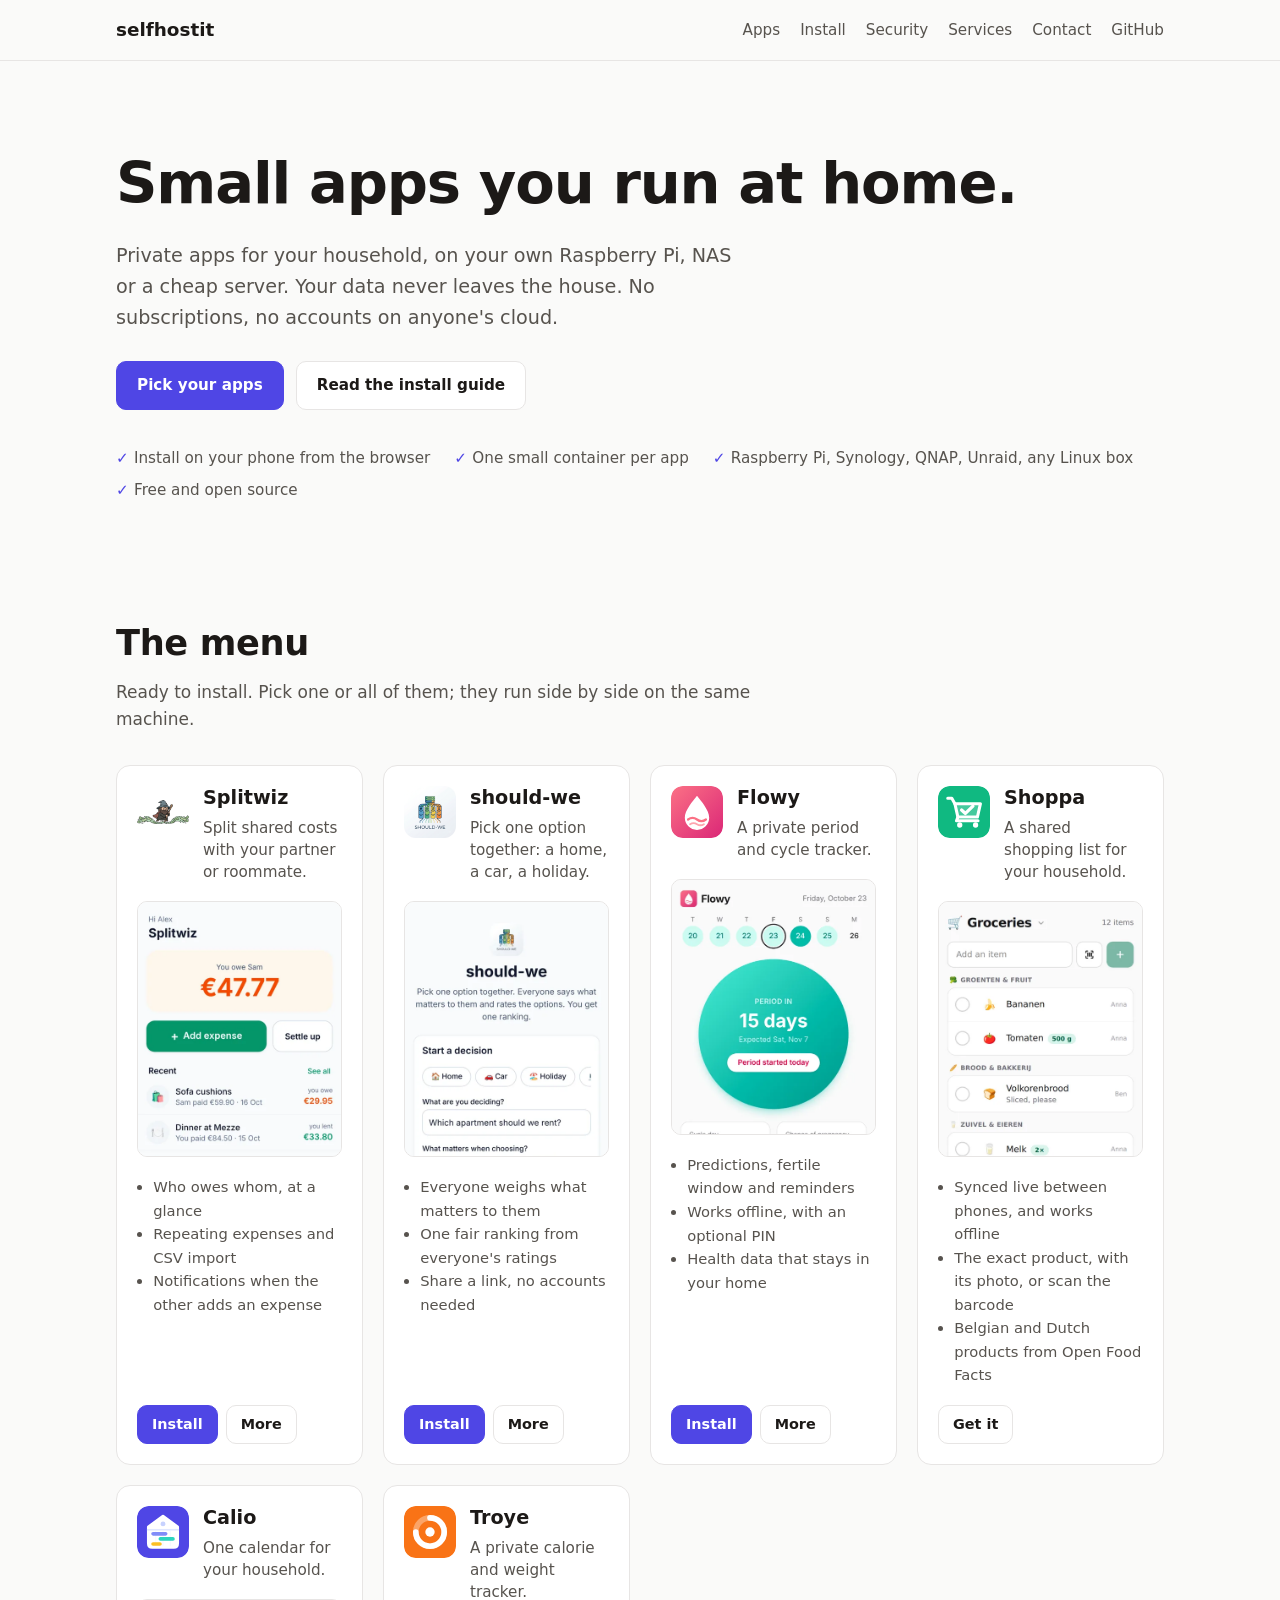
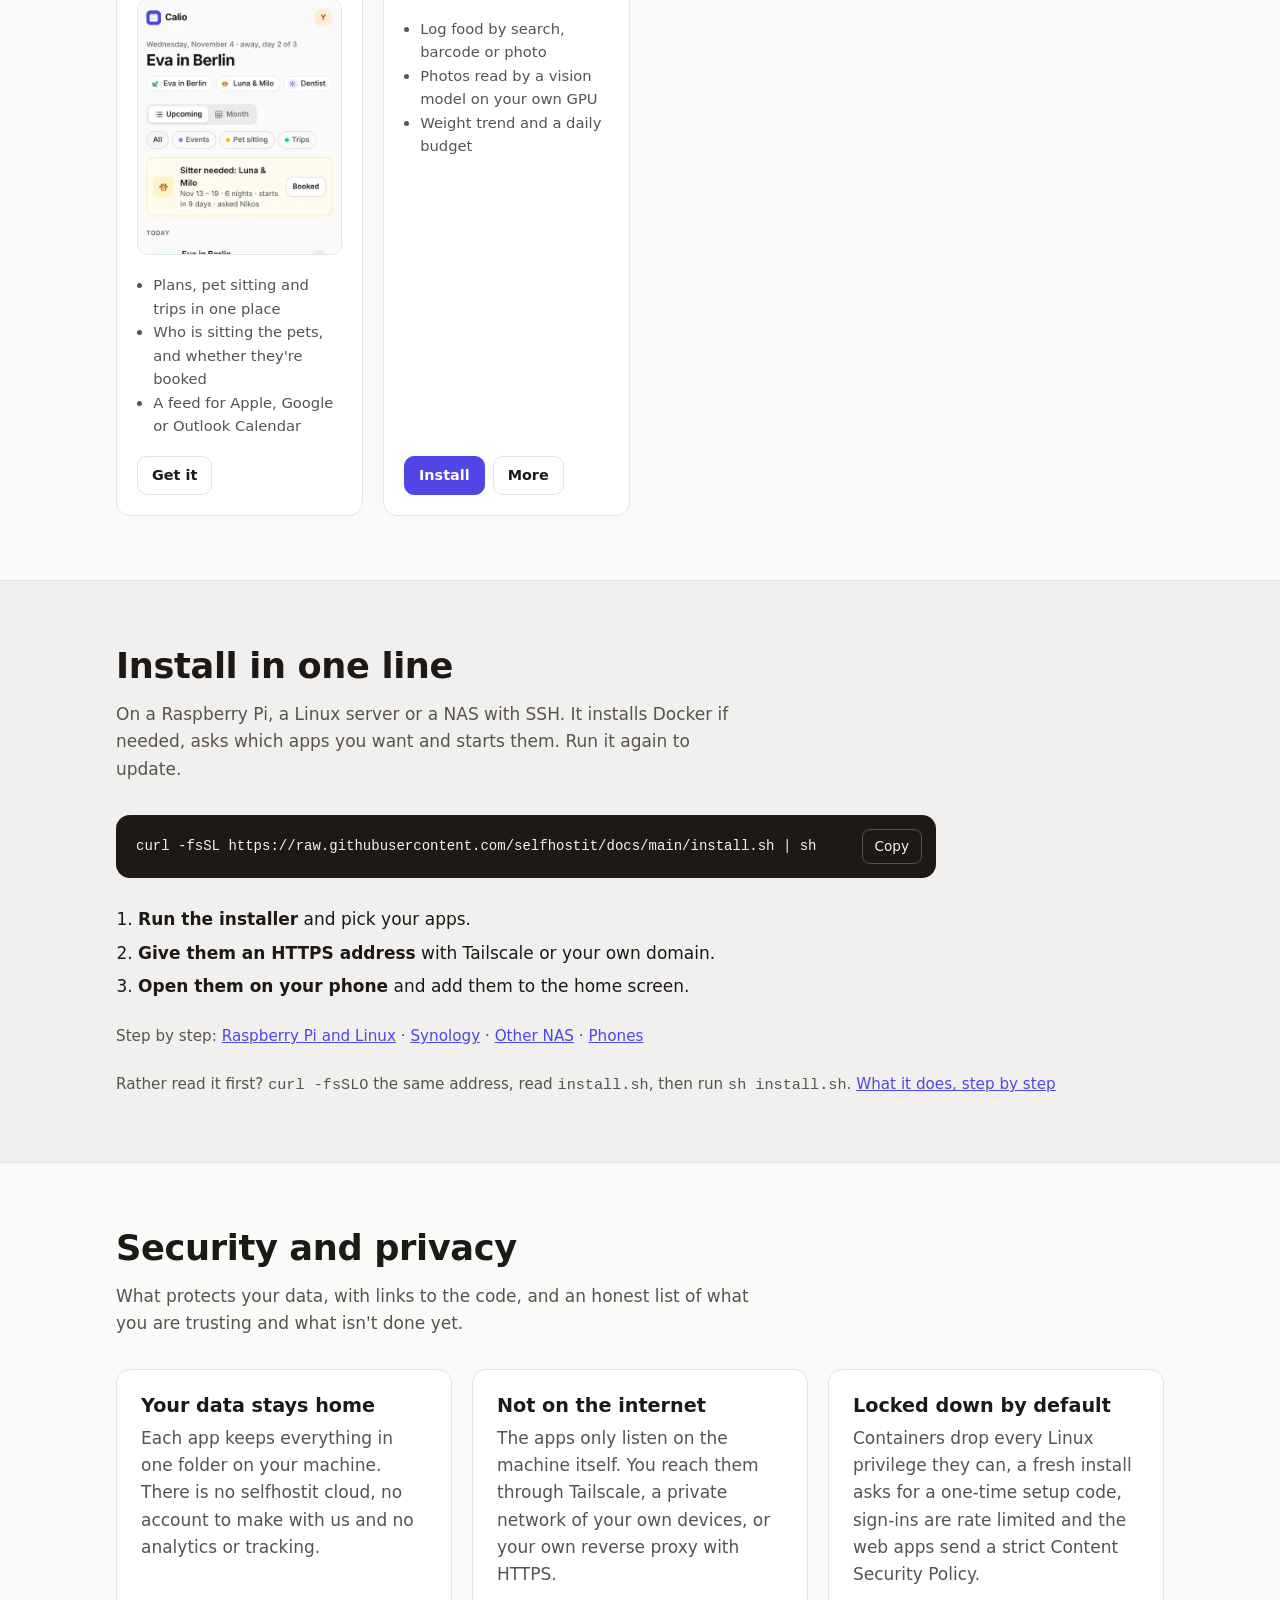
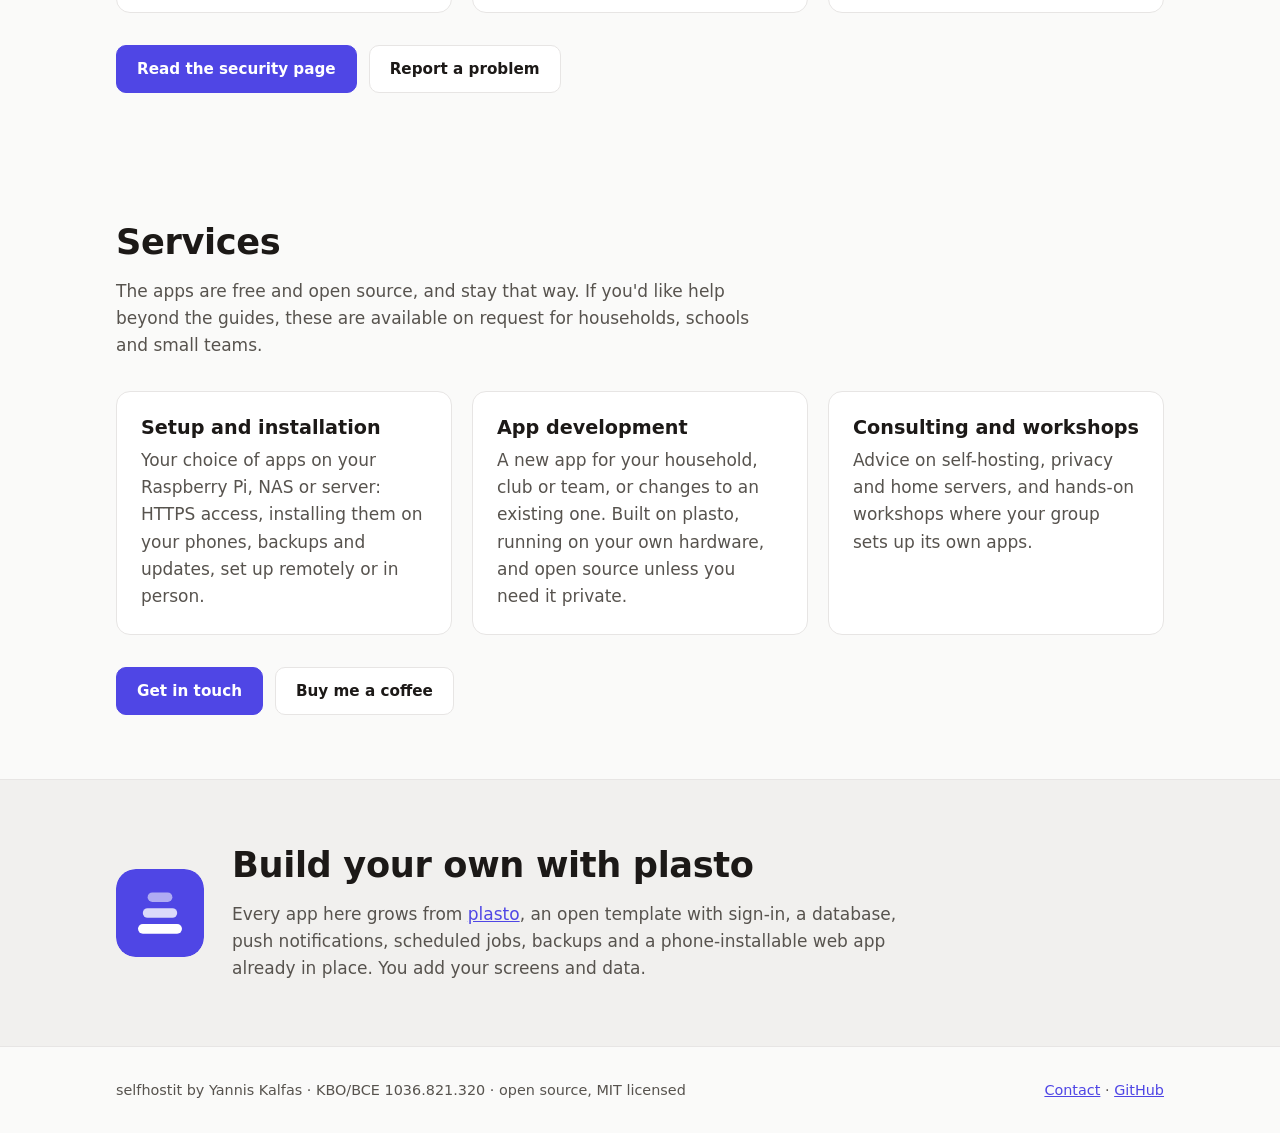
==== index.html @ e074fc51 "Drop work-in-progress labels for Troye, Shoppa and Calio They're usable now and keep getting feature" ====
<!doctype html>
<html lang="en">
<head>
<meta charset="utf-8">
<meta name="viewport" content="width=device-width, initial-scale=1">
<title>selfhostit: small apps you run at home</title>
<meta name="description" content="Private apps for your household that run on your own Raspberry Pi, NAS or server. Free and open source, with setup, app development and workshops on request.">
<meta property="og:title" content="selfhostit">
<meta property="og:url" content="https://selfhostit.org/">
<link rel="canonical" href="https://selfhostit.org/">
<meta property="og:description" content="Small apps you run on your own hardware. Your data stays home.">
<link rel="icon" href="img/plasto.svg" type="image/svg+xml">
<link rel="stylesheet" href="style.css">
<link rel="alternate" type="text/plain" href="llms.txt" title="Summary for AI assistants">
</head>
<body>

<header class="top">
  <div class="wrap top-row">
    <a class="logo" href="./">selfhostit</a>
    <nav>
      <a href="#apps">Apps</a>
      <a href="#install">Install</a>
      <a href="#security" class="wide">Security</a>
      <a href="#services">Services</a>
      <a href="contact.html">Contact</a>
      <a href="https://github.com/selfhostit">GitHub</a>
    </nav>
  </div>
</header>

<main>

<section class="hero wrap">
  <h1>Small apps you run at home.</h1>
  <p class="lead">Private apps for your household, on your own Raspberry Pi, NAS or a cheap server.
    Your data never leaves the house. No subscriptions, no accounts on anyone's cloud.</p>
  <div class="actions">
    <a class="btn primary" href="#apps">Pick your apps</a>
    <a class="btn" href="https://github.com/selfhostit/docs">Read the install guide</a>
  </div>
  <ul class="points">
    <li>Install on your phone from the browser</li>
    <li>One small container per app</li>
    <li>Raspberry Pi, Synology, QNAP, Unraid, any Linux box</li>
    <li>Free and open source</li>
  </ul>
</section>

<section id="apps" class="wrap">
  <h2>The menu</h2>
  <p class="sub">Ready to install. Pick one or all of them; they run side by side on the same machine.</p>

  <div class="apps">
    <article class="app">
      <div class="app-head">
        <img src="img/splitwiz.png" alt="" class="icon wide">
        <div>
          <h3>Splitwiz</h3>
          <p>Split shared costs with your partner or roommate.</p>
        </div>
      </div>
      <img class="shot" src="img/splitwiz-screen.webp" alt="Splitwiz home screen with the balance between two people" loading="lazy">
      <ul>
        <li>Who owes whom, at a glance</li>
        <li>Repeating expenses and CSV import</li>
        <li>Notifications when the other adds an expense</li>
      </ul>
      <div class="app-links">
        <a class="btn primary small" href="https://github.com/selfhostit/docs#quick-start">Install</a>
        <a class="btn small" href="https://github.com/selfhostit/splitwiz">More</a>
      </div>
    </article>

    <article class="app">
      <div class="app-head">
        <img src="img/should-we.png" alt="" class="icon">
        <div>
          <h3>should-we</h3>
          <p>Pick one option together: a home, a car, a holiday.</p>
        </div>
      </div>
      <img class="shot" src="img/should-we-screen.webp" alt="should-we start screen for a new decision" loading="lazy">
      <ul>
        <li>Everyone weighs what matters to them</li>
        <li>One fair ranking from everyone's ratings</li>
        <li>Share a link, no accounts needed</li>
      </ul>
      <div class="app-links">
        <a class="btn primary small" href="https://github.com/selfhostit/docs#quick-start">Install</a>
        <a class="btn small" href="https://github.com/selfhostit/should-we">More</a>
      </div>
    </article>

    <article class="app">
      <div class="app-head">
        <img src="img/flowy.svg" alt="" class="icon">
        <div>
          <h3>Flowy</h3>
          <p>A private period and cycle tracker.</p>
        </div>
      </div>
      <img class="shot" src="img/flowy-screen.webp" alt="Flowy today screen with days until the next period" loading="lazy">
      <ul>
        <li>Predictions, fertile window and reminders</li>
        <li>Works offline, with an optional PIN</li>
        <li>Health data that stays in your home</li>
      </ul>
      <div class="app-links">
        <a class="btn primary small" href="https://github.com/selfhostit/docs#quick-start">Install</a>
        <a class="btn small" href="https://github.com/selfhostit/flowy">More</a>
      </div>
    </article>

    <article class="app">
      <div class="app-head">
        <img src="img/shoppa.svg" alt="" class="icon">
        <div>
          <h3>Shoppa</h3>
          <p>A shared shopping list for your household.</p>
        </div>
      </div>
      <img class="shot" src="img/shoppa-screen.webp" alt="Shoppa shopping list grouped by section, with product photos" loading="lazy">
      <ul>
        <li>Synced live between phones, and works offline</li>
        <li>The exact product, with its photo, or scan the barcode</li>
        <li>Belgian and Dutch products from Open Food Facts</li>
      </ul>
      <div class="app-links">
        <a class="btn small" href="https://github.com/selfhostit/shoppa">Get it</a>
      </div>
    </article>

    <article class="app">
      <div class="app-head">
        <img src="img/calio.svg" alt="" class="icon">
        <div>
          <h3>Calio</h3>
          <p>One calendar for your household.</p>
        </div>
      </div>
      <img class="shot" src="img/calio-screen.webp" alt="Calio upcoming list with a trip in progress and a pet sitter still needed" loading="lazy">
      <ul>
        <li>Plans, pet sitting and trips in one place</li>
        <li>Who is sitting the pets, and whether they're booked</li>
        <li>A feed for Apple, Google or Outlook Calendar</li>
      </ul>
      <div class="app-links">
        <a class="btn small" href="https://github.com/selfhostit/calio">Get it</a>
      </div>
    </article>

    <article class="app">
      <div class="app-head">
        <img src="img/troye.svg" alt="" class="icon">
        <div>
          <h3>Troye</h3>
          <p>A private calorie and weight tracker.</p>
        </div>
      </div>
      <ul>
        <li>Log food by search, barcode or photo</li>
        <li>Photos read by a vision model on your own GPU</li>
        <li>Weight trend and a daily budget</li>
      </ul>
      <div class="app-links">
        <a class="btn primary small" href="https://github.com/selfhostit/docs#quick-start">Install</a>
        <a class="btn small" href="https://github.com/selfhostit/troye">More</a>
      </div>
    </article>
  </div>
</section>

<section id="install" class="band">
  <div class="wrap">
    <h2>Install in one line</h2>
    <p class="sub">On a Raspberry Pi, a Linux server or a NAS with SSH. It installs Docker if needed,
      asks which apps you want and starts them. Run it again to update.</p>
    <div class="code">
      <code id="cmd">curl -fsSL https://raw.githubusercontent.com/selfhostit/docs/main/install.sh | sh</code>
      <button type="button" class="copy" data-copy="cmd">Copy</button>
    </div>
    <ol class="steps">
      <li><strong>Run the installer</strong> and pick your apps.</li>
      <li><strong>Give them an HTTPS address</strong> with Tailscale or your own domain.</li>
      <li><strong>Open them on your phone</strong> and add them to the home screen.</li>
    </ol>
    <p class="guides">Step by step:
      <a href="https://github.com/selfhostit/docs/blob/main/linux.md">Raspberry Pi and Linux</a> ·
      <a href="https://github.com/selfhostit/docs/blob/main/synology.md">Synology</a> ·
      <a href="https://github.com/selfhostit/docs/blob/main/other-nas.md">Other NAS</a> ·
      <a href="https://github.com/selfhostit/docs/blob/main/phones.md">Phones</a></p>
    <p class="guides">Rather read it first? <code>curl -fsSLO</code> the same address, read
      <code>install.sh</code>, then run <code>sh install.sh</code>.
      <a href="https://github.com/selfhostit/docs/blob/main/security.md#read-the-installer-before-you-run-it">What it does, step by step</a></p>
  </div>
</section>

<section id="security" class="wrap">
  <h2>Security and privacy</h2>
  <p class="sub">What protects your data, with links to the code, and an honest list of what
    you are trusting and what isn't done yet.</p>
  <div class="offers">
    <div class="offer">
      <h3>Your data stays home</h3>
      <p>Each app keeps everything in one folder on your machine. There is no selfhostit cloud,
        no account to make with us and no analytics or tracking.</p>
    </div>
    <div class="offer">
      <h3>Not on the internet</h3>
      <p>The apps only listen on the machine itself. You reach them through Tailscale, a private
        network of your own devices, or your own reverse proxy with HTTPS.</p>
    </div>
    <div class="offer">
      <h3>Locked down by default</h3>
      <p>Containers drop every Linux privilege they can, a fresh install asks for a one-time setup code,
        sign-ins are rate limited and the web apps send a strict Content Security Policy.</p>
    </div>
  </div>
  <div class="actions">
    <a class="btn primary" href="https://github.com/selfhostit/docs/blob/main/security.md">Read the security page</a>
    <a class="btn" href="https://github.com/selfhostit/.github/blob/main/SECURITY.md">Report a problem</a>
  </div>
</section>

<section id="services" class="wrap">
  <h2>Services</h2>
  <p class="sub">The apps are free and open source, and stay that way. If you'd like help
    beyond the guides, these are available on request for households, schools and small teams.</p>
  <div class="offers">
    <div class="offer">
      <h3>Setup and installation</h3>
      <p>Your choice of apps on your Raspberry Pi, NAS or server: HTTPS access, installing them
        on your phones, backups and updates, set up remotely or in person.</p>
    </div>
    <div class="offer">
      <h3>App development</h3>
      <p>A new app for your household, club or team, or changes to an existing one. Built on
        plasto, running on your own hardware, and open source unless you need it private.</p>
    </div>
    <div class="offer">
      <h3>Consulting and workshops</h3>
      <p>Advice on self-hosting, privacy and home servers, and hands-on workshops where your
        group sets up its own apps.</p>
    </div>
  </div>
  <div class="actions">
    <a class="btn primary" href="contact.html">Get in touch</a>
    <a class="btn" href="https://buymeacoffee.com/kalfasyan">Buy me a coffee</a>
  </div>
</section>

<section class="band">
  <div class="wrap build">
    <img src="img/plasto.svg" alt="" class="icon big">
    <div>
      <h2>Build your own with plasto</h2>
      <p>Every app here grows from <a href="https://github.com/selfhostit/plasto">plasto</a>, an open
        template with sign-in, a database, push notifications, scheduled jobs, backups and a
        phone-installable web app already in place. You add your screens and data.</p>
    </div>
  </div>
</section>

</main>

<footer class="wrap foot">
  <span>selfhostit by Yannis Kalfas · KBO/BCE 1036.821.320 · open source, MIT licensed</span>
  <span><a href="contact.html">Contact</a> · <a href="https://github.com/selfhostit">GitHub</a></span>
</footer>

<script>
  for (const b of document.querySelectorAll('[data-copy]')) {
    b.addEventListener('click', async () => {
      try {
        await navigator.clipboard.writeText(document.getElementById(b.dataset.copy).textContent)
        b.textContent = 'Copied'
        setTimeout(() => (b.textContent = 'Copy'), 1500)
      } catch {}
    })
  }
</script>
</body>
</html>
---- style.css ----
:root {
  --bg: #fafaf9;
  --surface: #ffffff;
  --band: #f1f0ee;
  --text: #1c1917;
  --muted: #57534e;
  --line: #e7e5e4;
  --brand: #4f46e5;
  --brand-hover: #4338ca;
  --on-brand: #ffffff;
  --code-bg: #1c1917;
  --code-text: #f5f5f4;
  --radius: 14px;
  color-scheme: light dark;
}

@media (prefers-color-scheme: dark) {
  :root {
    --bg: #121110;
    --surface: #1c1a19;
    --band: #181716;
    --text: #f5f5f4;
    --muted: #a8a29e;
    --line: #2e2b29;
    --brand: #818cf8;
    --brand-hover: #a5b4fc;
    --on-brand: #121110;
    --code-bg: #0a0a09;
  }
}

* { box-sizing: border-box; }

body {
  margin: 0;
  background: var(--bg);
  color: var(--text);
  font: 17px/1.6 system-ui, -apple-system, "Segoe UI", Roboto, sans-serif;
}

a { color: var(--brand); }
a:hover { color: var(--brand-hover); }

.wrap { max-width: 1080px; margin: 0 auto; padding-inline: 16px; }

h1, h2, h3 { line-height: 1.2; margin: 0 0 .4em; }
h1 { font-size: clamp(2.2rem, 6vw, 3.6rem); letter-spacing: -.02em; }
h2 { font-size: clamp(1.6rem, 4vw, 2.2rem); letter-spacing: -.01em; }
h3 { font-size: 1.2rem; }

section { padding: 64px 0; }
.band { background: var(--band); border-block: 1px solid var(--line); }
.sub { color: var(--muted); max-width: 640px; margin: 0 0 32px; }

/* header */
.top { border-bottom: 1px solid var(--line); background: var(--bg); position: sticky; top: 0; z-index: 1; }
.top-row { display: flex; align-items: center; justify-content: space-between; height: 60px; gap: 16px; }
.logo { font-weight: 700; font-size: 1.15rem; color: var(--text); text-decoration: none; }
nav { display: flex; gap: 20px; }
nav a { color: var(--muted); text-decoration: none; font-size: .95rem; }
nav a:hover { color: var(--text); }

/* hero */
.hero { padding-block: 88px 56px; }
.lead { font-size: 1.2rem; color: var(--muted); max-width: 620px; margin: 0 0 28px; }
.actions { display: flex; flex-wrap: wrap; gap: 12px; }
.points { list-style: none; padding: 0; margin: 36px 0 0; display: flex; flex-wrap: wrap; gap: 8px 24px; color: var(--muted); font-size: .95rem; }
.points li::before { content: "✓ "; color: var(--brand); font-weight: 700; }

/* buttons */
.btn {
  display: inline-block;
  padding: 11px 20px;
  border-radius: 10px;
  border: 1px solid var(--line);
  background: var(--surface);
  color: var(--text);
  text-decoration: none;
  font-weight: 600;
  font-size: .95rem;
}
.btn:hover { border-color: var(--muted); color: var(--text); }
.btn.primary { background: var(--brand); border-color: var(--brand); color: var(--on-brand); }
.btn.primary:hover { background: var(--brand-hover); border-color: var(--brand-hover); color: var(--on-brand); }
.btn.small { padding: 7px 14px; font-size: .9rem; }

/* app menu */
.apps { display: grid; grid-template-columns: repeat(auto-fill, minmax(240px, 1fr)); gap: 20px; }
.app {
  display: flex; flex-direction: column;
  background: var(--surface);
  border: 1px solid var(--line);
  border-radius: var(--radius);
  padding: 20px;
}
.app-head { display: flex; gap: 14px; align-items: flex-start; }
.app-head p { margin: 0; color: var(--muted); font-size: .95rem; line-height: 1.45; }
.icon { width: 52px; height: 52px; border-radius: 12px; object-fit: contain; flex: none; }
.icon.wide { object-fit: contain; }
.icon.big { width: 88px; height: 88px; border-radius: 20px; }
.shot {
  width: 100%;
  aspect-ratio: 4 / 5;
  object-fit: cover;
  object-position: top;
  border-radius: 10px;
  border: 1px solid var(--line);
  margin: 18px 0 4px;
}
.app ul { padding-left: 1.1em; margin: 14px 0 18px; font-size: .92rem; color: var(--muted); }
.app-links { margin-top: auto; display: flex; gap: 8px; }
.tag {
  font-size: .7rem; font-weight: 600; vertical-align: middle; white-space: nowrap;
  padding: 2px 8px; border-radius: 99px;
  background: var(--band); border: 1px solid var(--line); color: var(--muted);
}

/* install */
.code {
  display: flex; align-items: center; gap: 12px;
  background: var(--code-bg); color: var(--code-text);
  border-radius: var(--radius);
  padding: 14px 14px 14px 20px;
  max-width: 820px;
}
.code code { flex: 1; overflow-x: auto; white-space: nowrap; font: 14px/1.5 ui-monospace, Menlo, Consolas, monospace; }
.copy {
  flex: none; cursor: pointer;
  background: transparent; color: var(--code-text);
  border: 1px solid #57534e; border-radius: 8px;
  padding: 6px 12px; font: inherit; font-size: .85rem;
}
.copy:hover { border-color: var(--code-text); }
.steps { margin: 28px 0 0; padding-left: 1.3em; display: grid; gap: 6px; }
.guides { margin: 24px 0 0; color: var(--muted); font-size: .95rem; }

/* plasto */
.build { display: flex; gap: 28px; align-items: center; }
.build p { margin: 0; color: var(--muted); max-width: 680px; }

/* footer */
.foot { display: flex; flex-wrap: wrap; justify-content: space-between; gap: 8px; padding-block: 32px; color: var(--muted); font-size: .9rem; }

@media (max-width: 600px) {
  nav { gap: 12px; }
  nav a { font-size: .9rem; }
  nav a:last-child { display: none; }
  nav a.wide { display: none; }
  section { padding: 48px 0; }
  .hero { padding-top: 56px; }
  .build { flex-direction: column; align-items: flex-start; }
}

/* contact */
.contact-card {
  display: inline-flex; flex-direction: column; gap: 4px;
  background: var(--surface); border: 1px solid var(--line); border-radius: var(--radius);
  padding: 20px 24px; margin-bottom: 32px; max-width: 100%;
}
.contact-card .label { color: var(--muted); font-size: .85rem; text-transform: uppercase; letter-spacing: .06em; }
.contact-card .email { font-size: clamp(1.2rem, 5vw, 1.5rem); font-weight: 600; text-decoration: none; overflow-wrap: anywhere; }
nav a[aria-current="page"] { color: var(--text); }

/* contact section on the home page */
.offers { display: grid; grid-template-columns: repeat(auto-fit, minmax(280px, 1fr)); gap: 20px; margin-bottom: 32px; }
.offer { background: var(--surface); border: 1px solid var(--line); border-radius: var(--radius); padding: 24px; }
.offer p { margin: 0; color: var(--muted); }

@media (max-width: 380px) {
  nav a[href$="#install"] { display: none; }
}
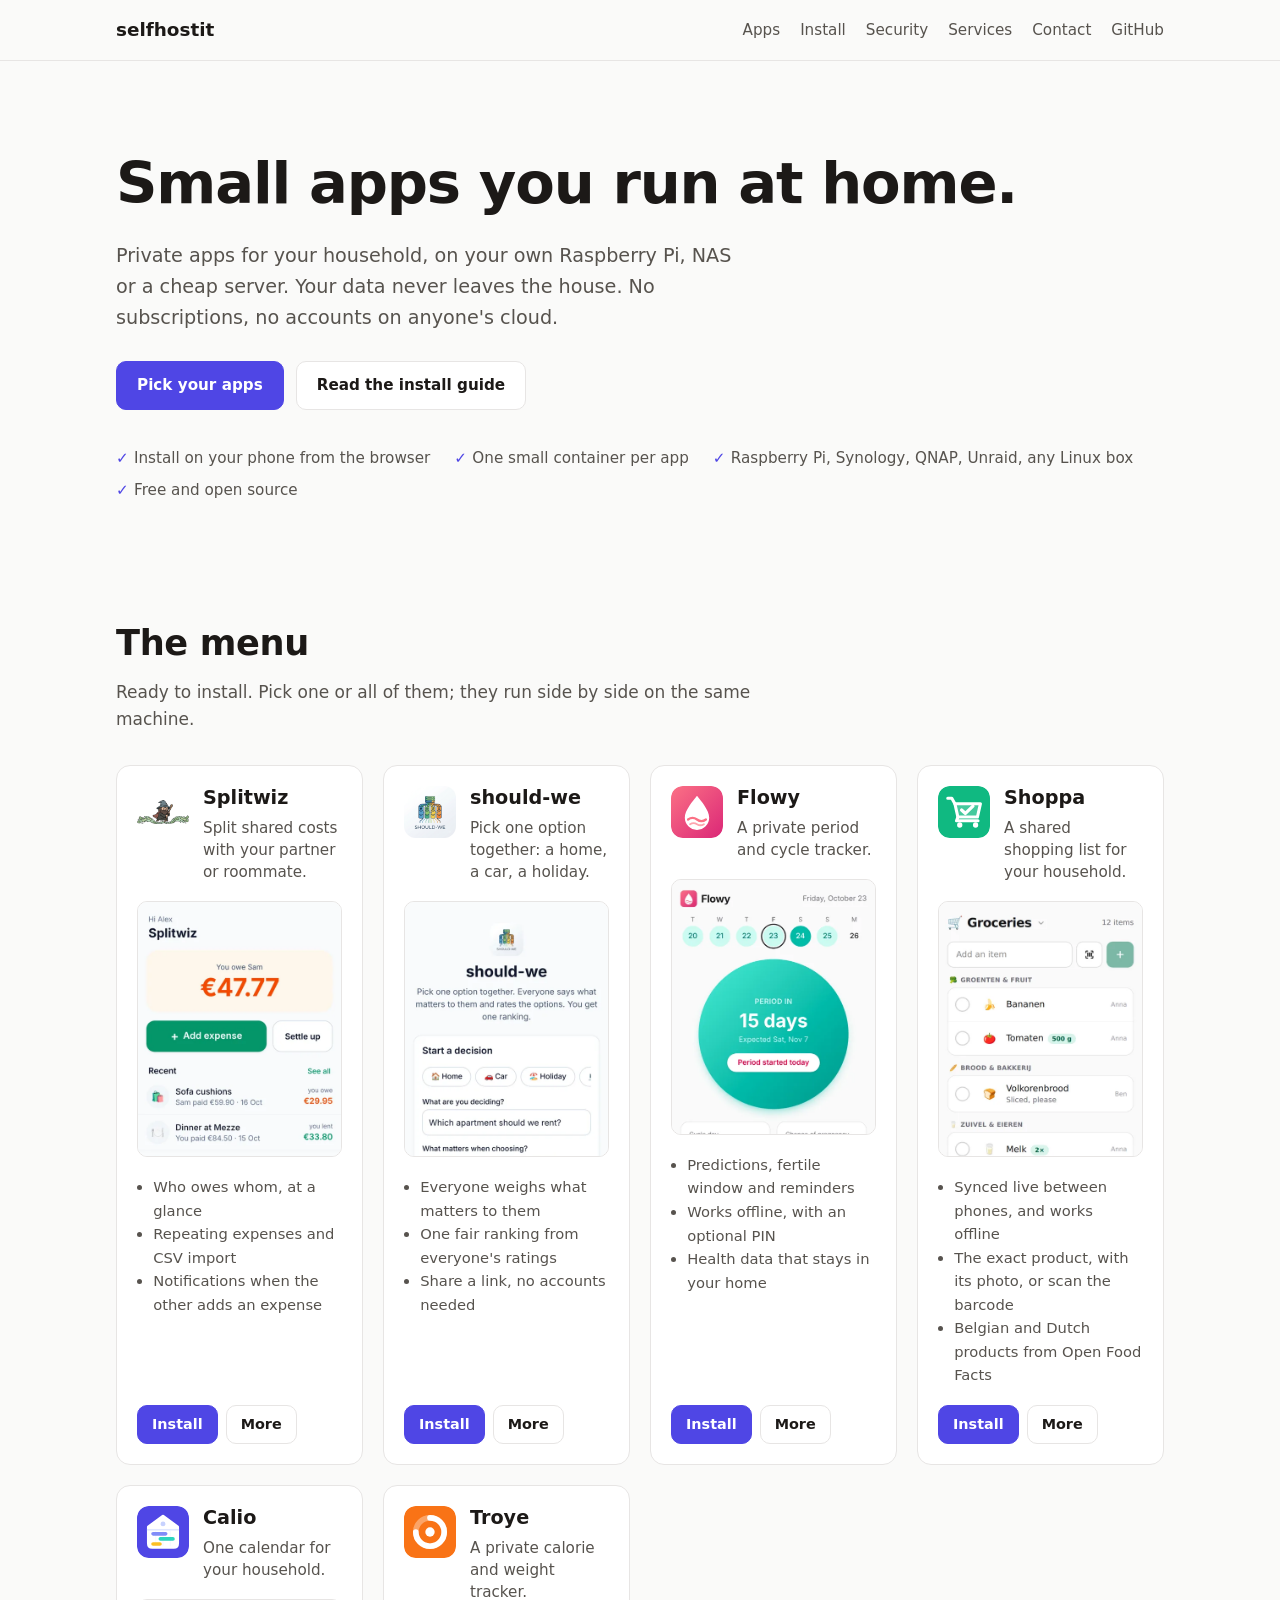
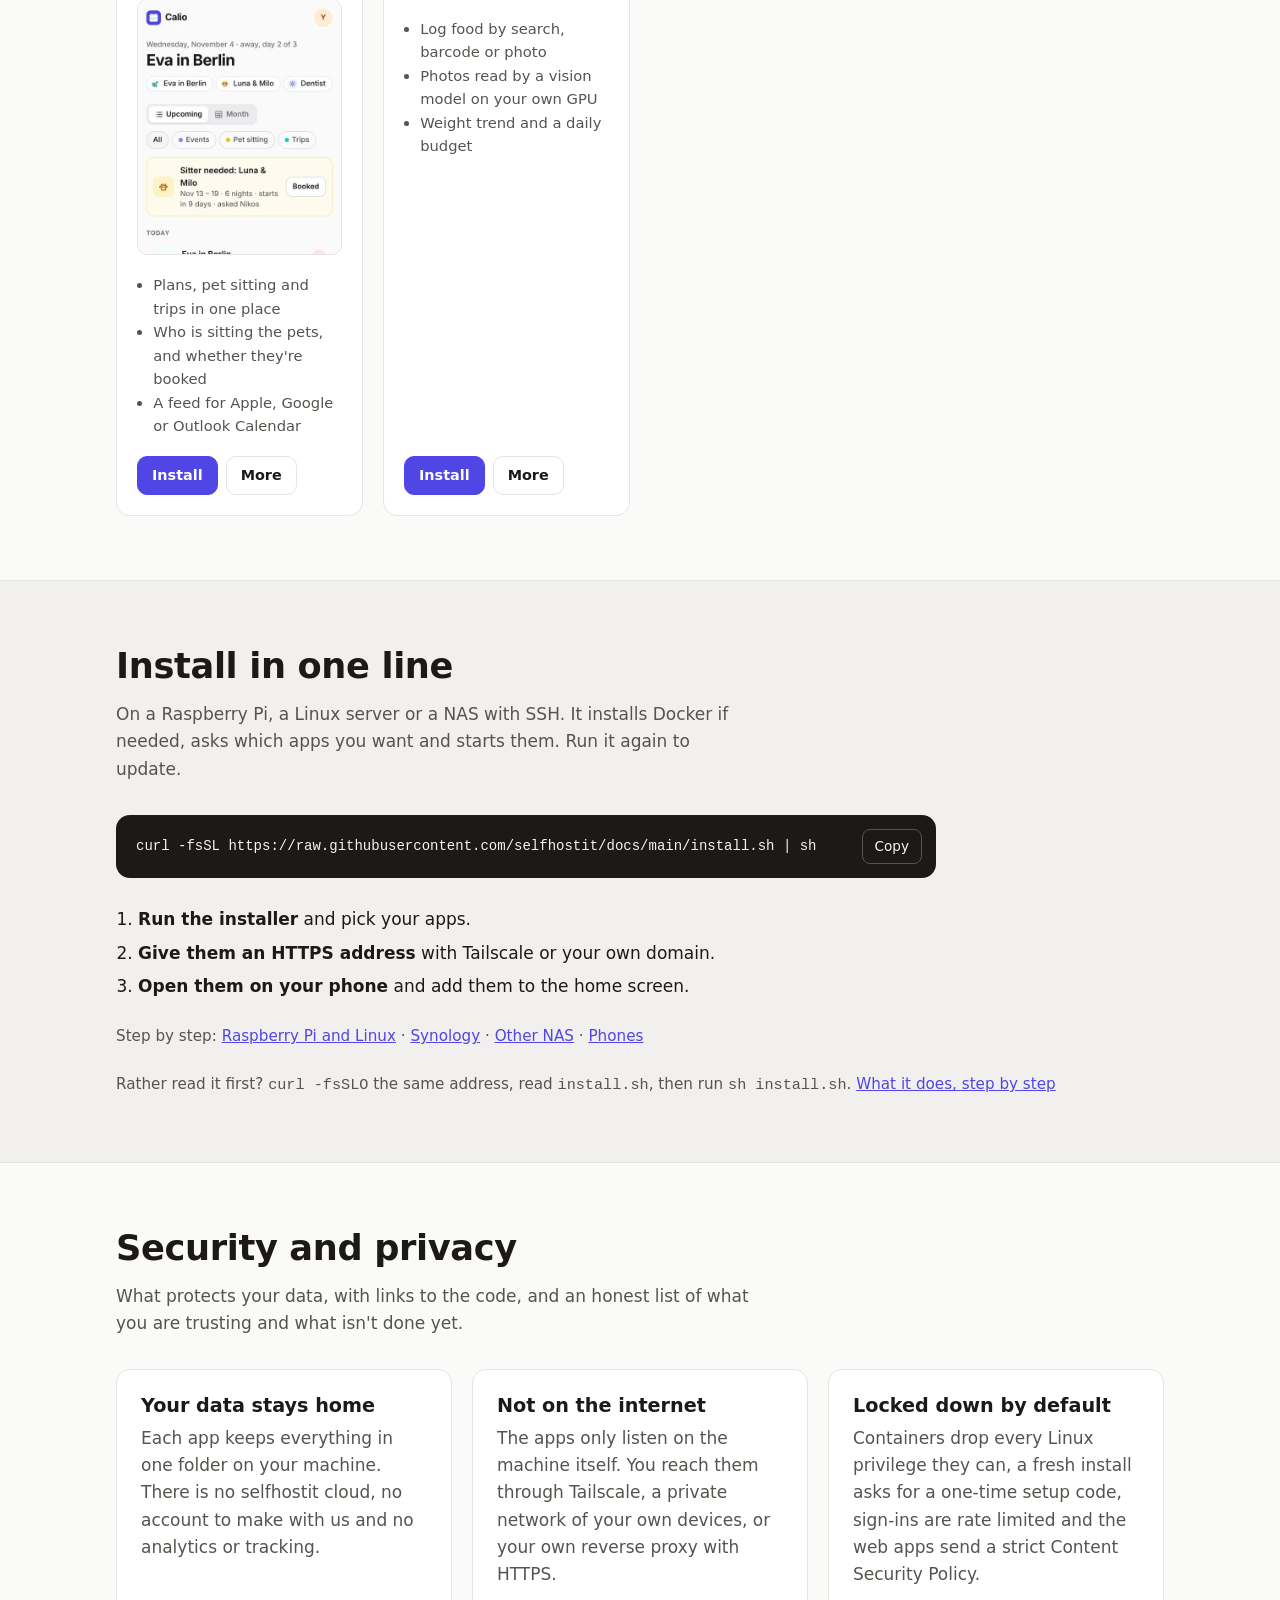
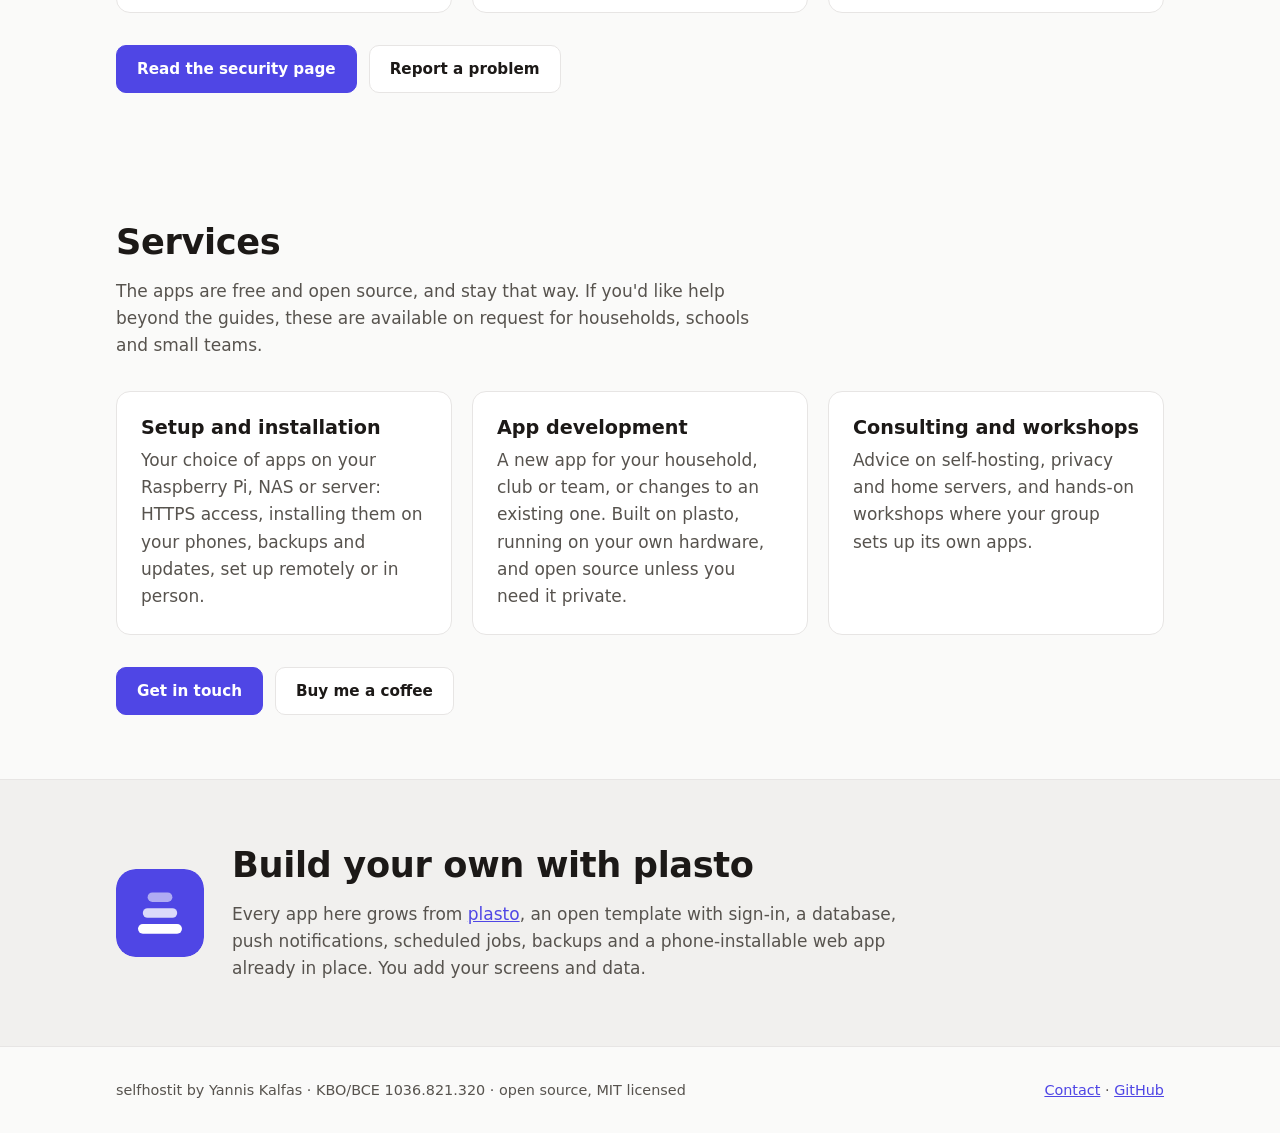
==== commit 7f9d7756: "Install buttons for Shoppa and Calio, now in the one-line installer" ====
--- a/index.html
+++ b/index.html
@@ -127,7 +127,8 @@
         <li>Belgian and Dutch products from Open Food Facts</li>
       </ul>
       <div class="app-links">
-        <a class="btn small" href="https://github.com/selfhostit/shoppa">Get it</a>
+        <a class="btn primary small" href="https://github.com/selfhostit/docs#quick-start">Install</a>
+        <a class="btn small" href="https://github.com/selfhostit/shoppa">More</a>
       </div>
     </article>
 
@@ -146,7 +147,8 @@
         <li>A feed for Apple, Google or Outlook Calendar</li>
       </ul>
       <div class="app-links">
-        <a class="btn small" href="https://github.com/selfhostit/calio">Get it</a>
+        <a class="btn primary small" href="https://github.com/selfhostit/docs#quick-start">Install</a>
+        <a class="btn small" href="https://github.com/selfhostit/calio">More</a>
       </div>
     </article>
 
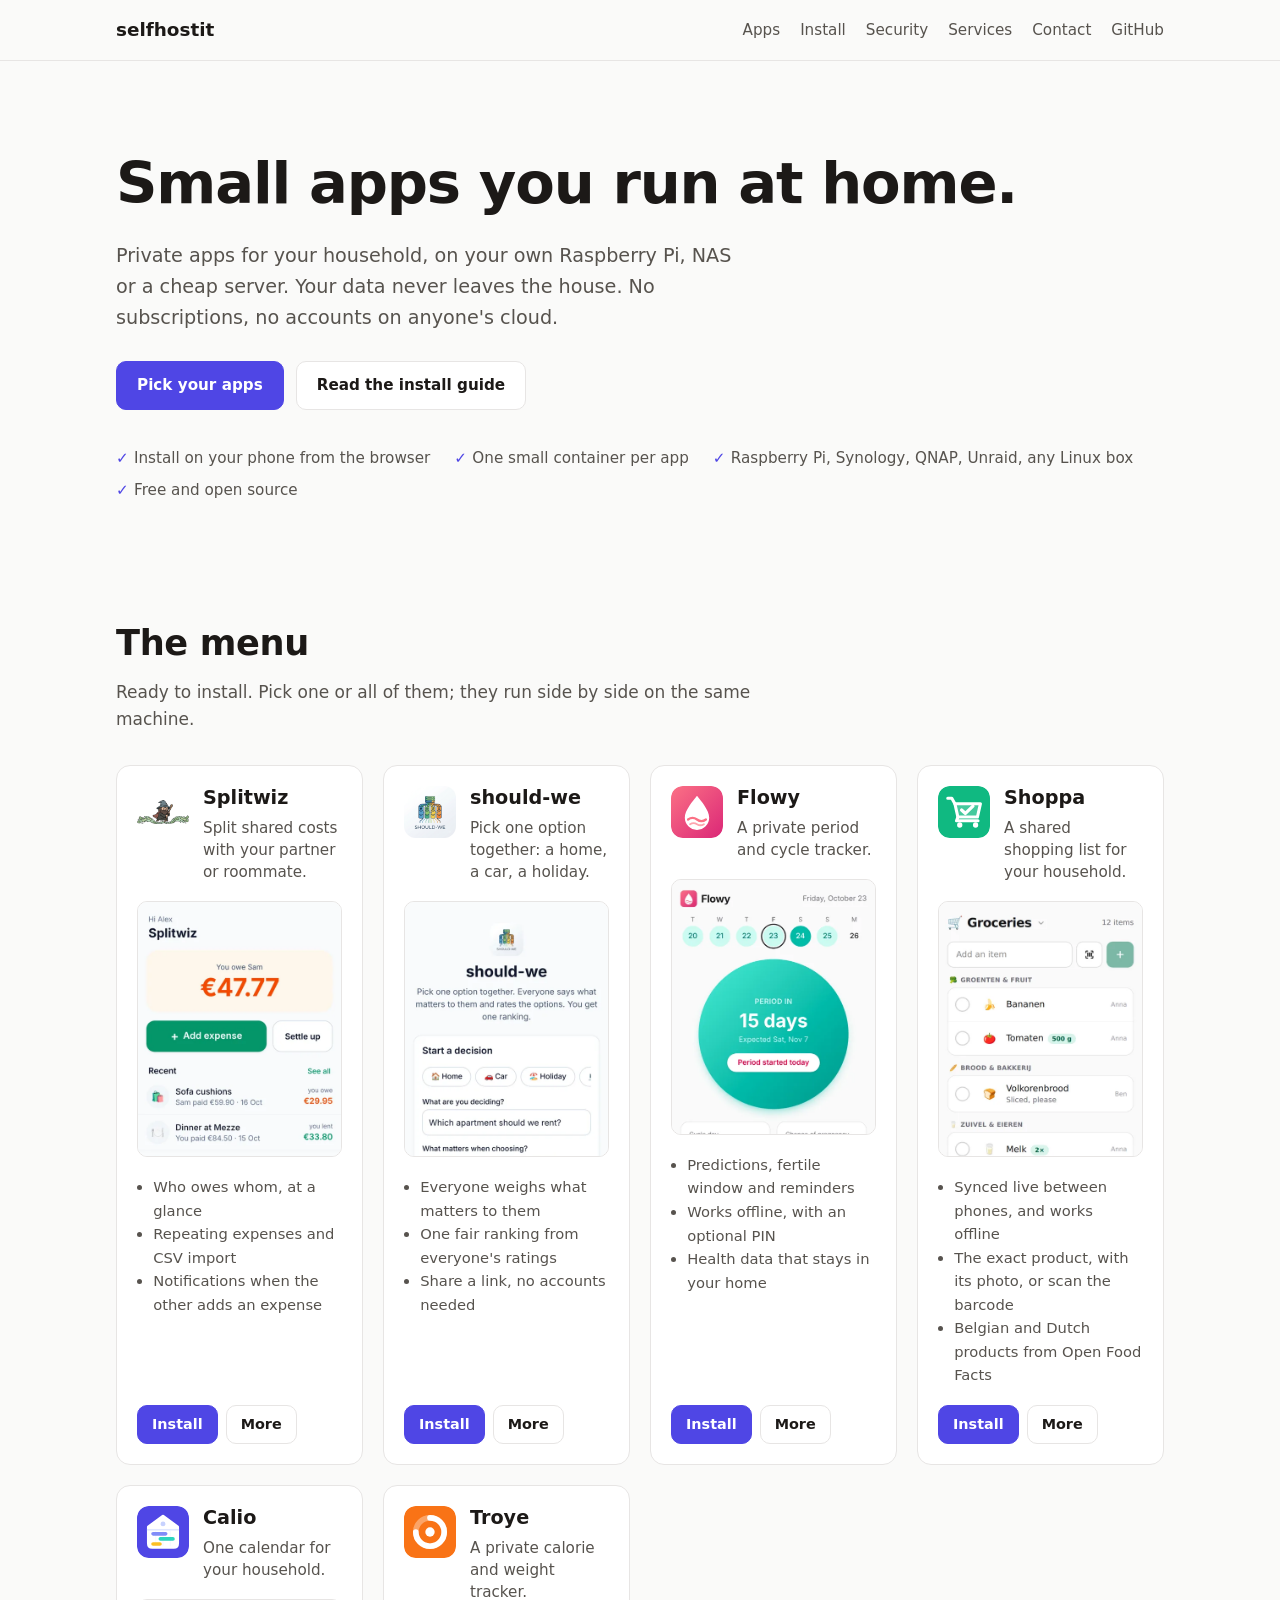
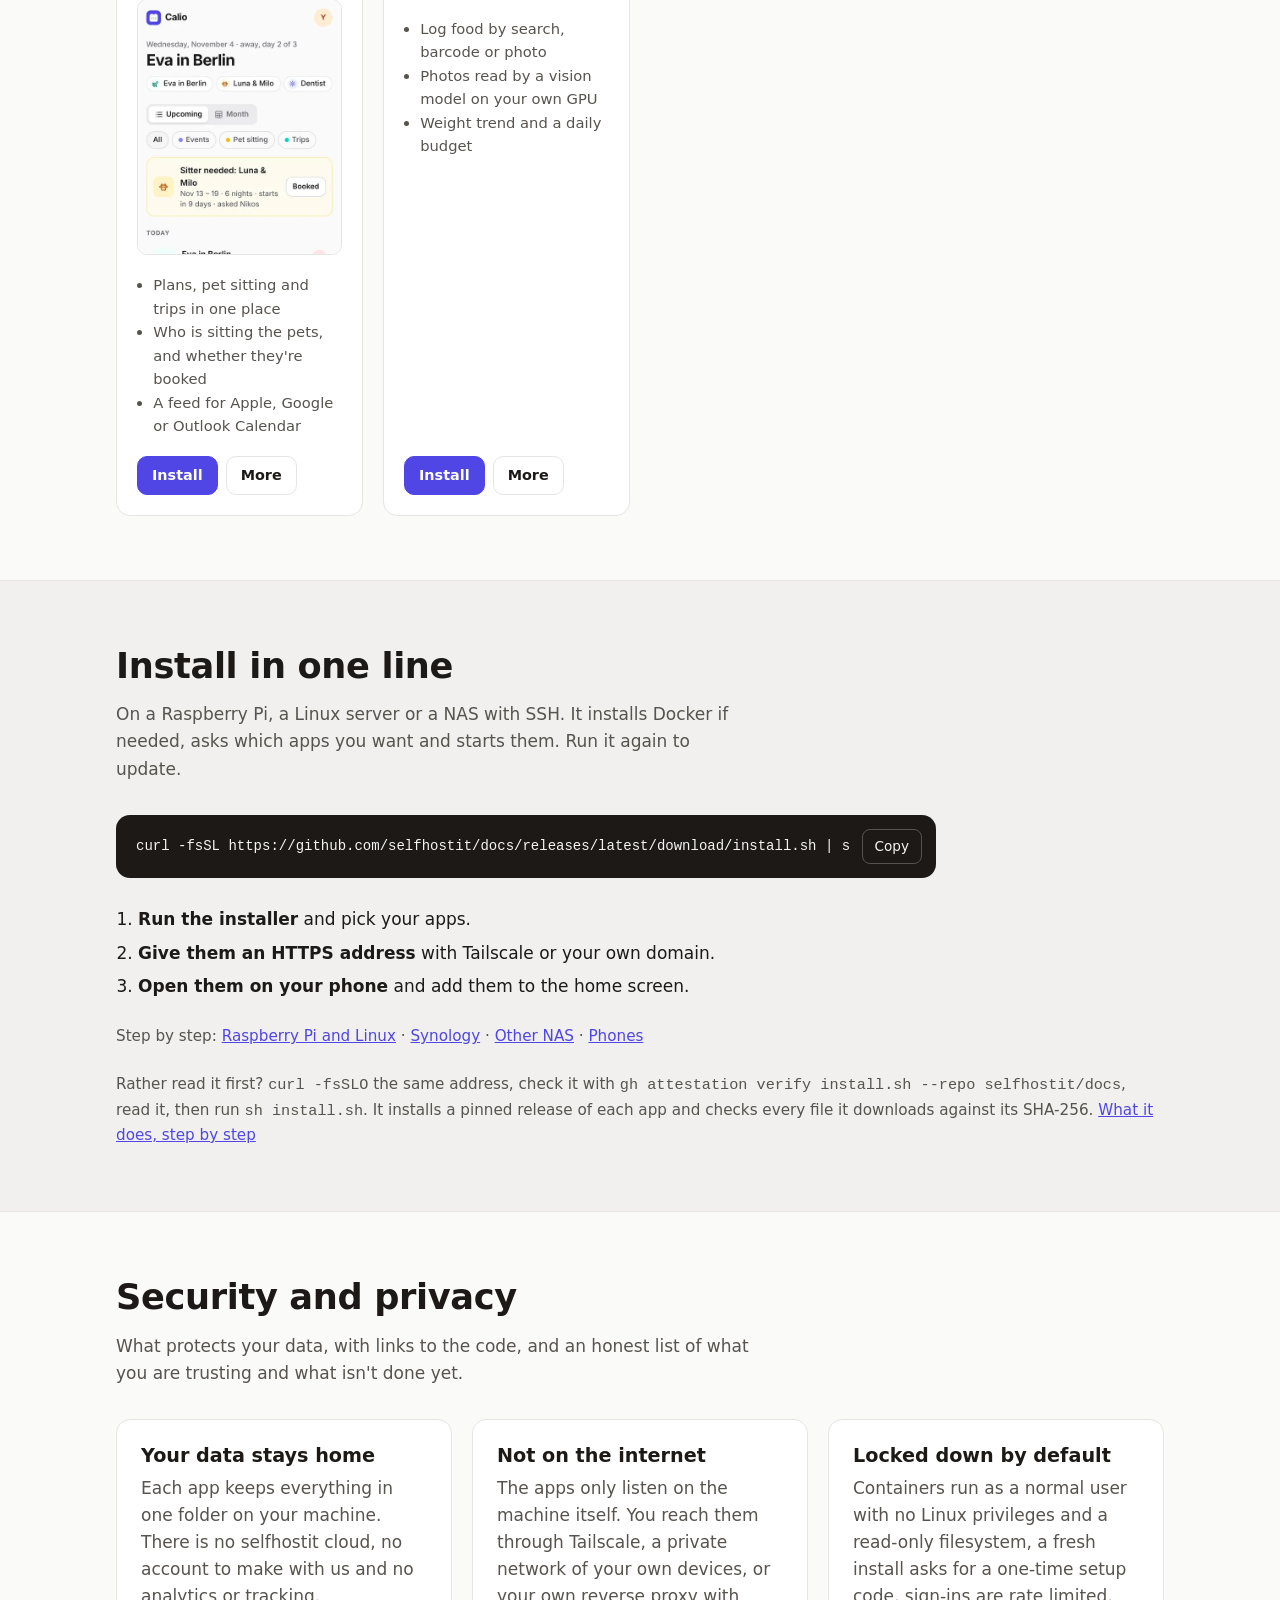
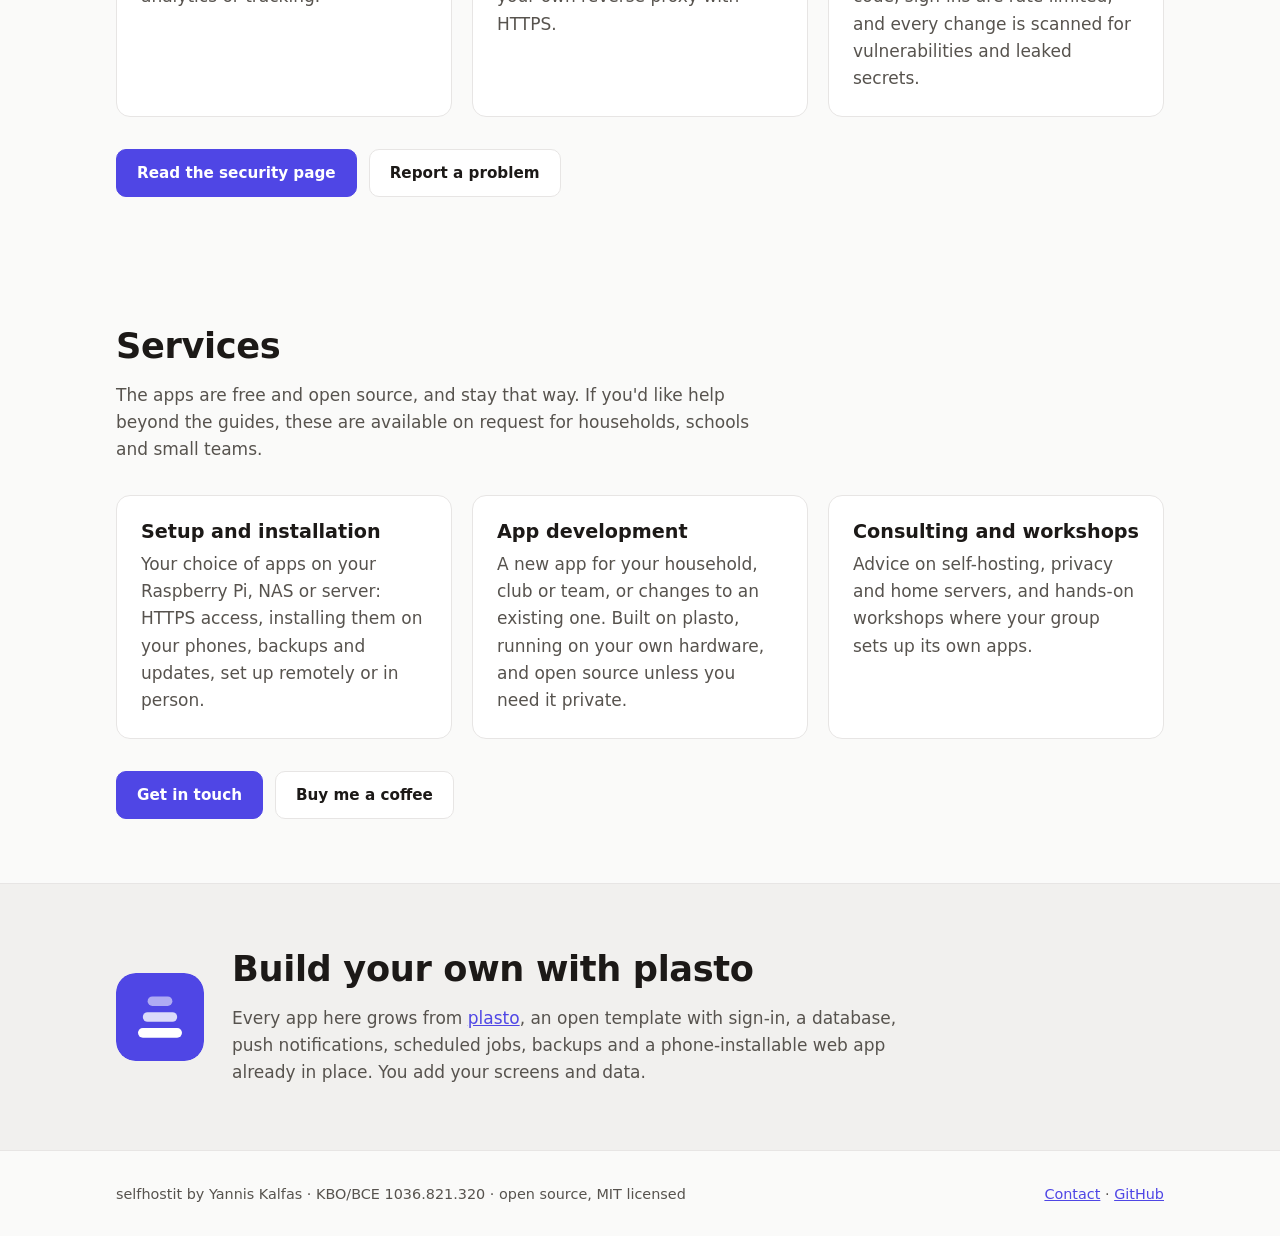
==== commit 09709559: "Install from the installer's signed release, and describe the new protections" ====
--- a/index.html
+++ b/index.html
@@ -179,7 +179,7 @@
     <p class="sub">On a Raspberry Pi, a Linux server or a NAS with SSH. It installs Docker if needed,
       asks which apps you want and starts them. Run it again to update.</p>
     <div class="code">
-      <code id="cmd">curl -fsSL https://raw.githubusercontent.com/selfhostit/docs/main/install.sh | sh</code>
+      <code id="cmd">curl -fsSL https://github.com/selfhostit/docs/releases/latest/download/install.sh | sh</code>
       <button type="button" class="copy" data-copy="cmd">Copy</button>
     </div>
     <ol class="steps">
@@ -192,9 +192,11 @@
       <a href="https://github.com/selfhostit/docs/blob/main/synology.md">Synology</a> ·
       <a href="https://github.com/selfhostit/docs/blob/main/other-nas.md">Other NAS</a> ·
       <a href="https://github.com/selfhostit/docs/blob/main/phones.md">Phones</a></p>
-    <p class="guides">Rather read it first? <code>curl -fsSLO</code> the same address, read
-      <code>install.sh</code>, then run <code>sh install.sh</code>.
-      <a href="https://github.com/selfhostit/docs/blob/main/security.md#read-the-installer-before-you-run-it">What it does, step by step</a></p>
+    <p class="guides">Rather read it first? <code>curl -fsSLO</code> the same address, check it with
+      <code>gh attestation verify install.sh --repo selfhostit/docs</code>, read it, then run
+      <code>sh install.sh</code>. It installs a pinned release of each app and checks every file
+      it downloads against its SHA-256.
+      <a href="https://github.com/selfhostit/docs/blob/main/security.md#read-and-check-the-installer-before-you-run-it">What it does, step by step</a></p>
   </div>
 </section>
 
@@ -215,8 +217,9 @@
     </div>
     <div class="offer">
       <h3>Locked down by default</h3>
-      <p>Containers drop every Linux privilege they can, a fresh install asks for a one-time setup code,
-        sign-ins are rate limited and the web apps send a strict Content Security Policy.</p>
+      <p>Containers run as a normal user with no Linux privileges and a read-only filesystem, a
+        fresh install asks for a one-time setup code, sign-ins are rate limited, and every change
+        is scanned for vulnerabilities and leaked secrets.</p>
     </div>
   </div>
   <div class="actions">
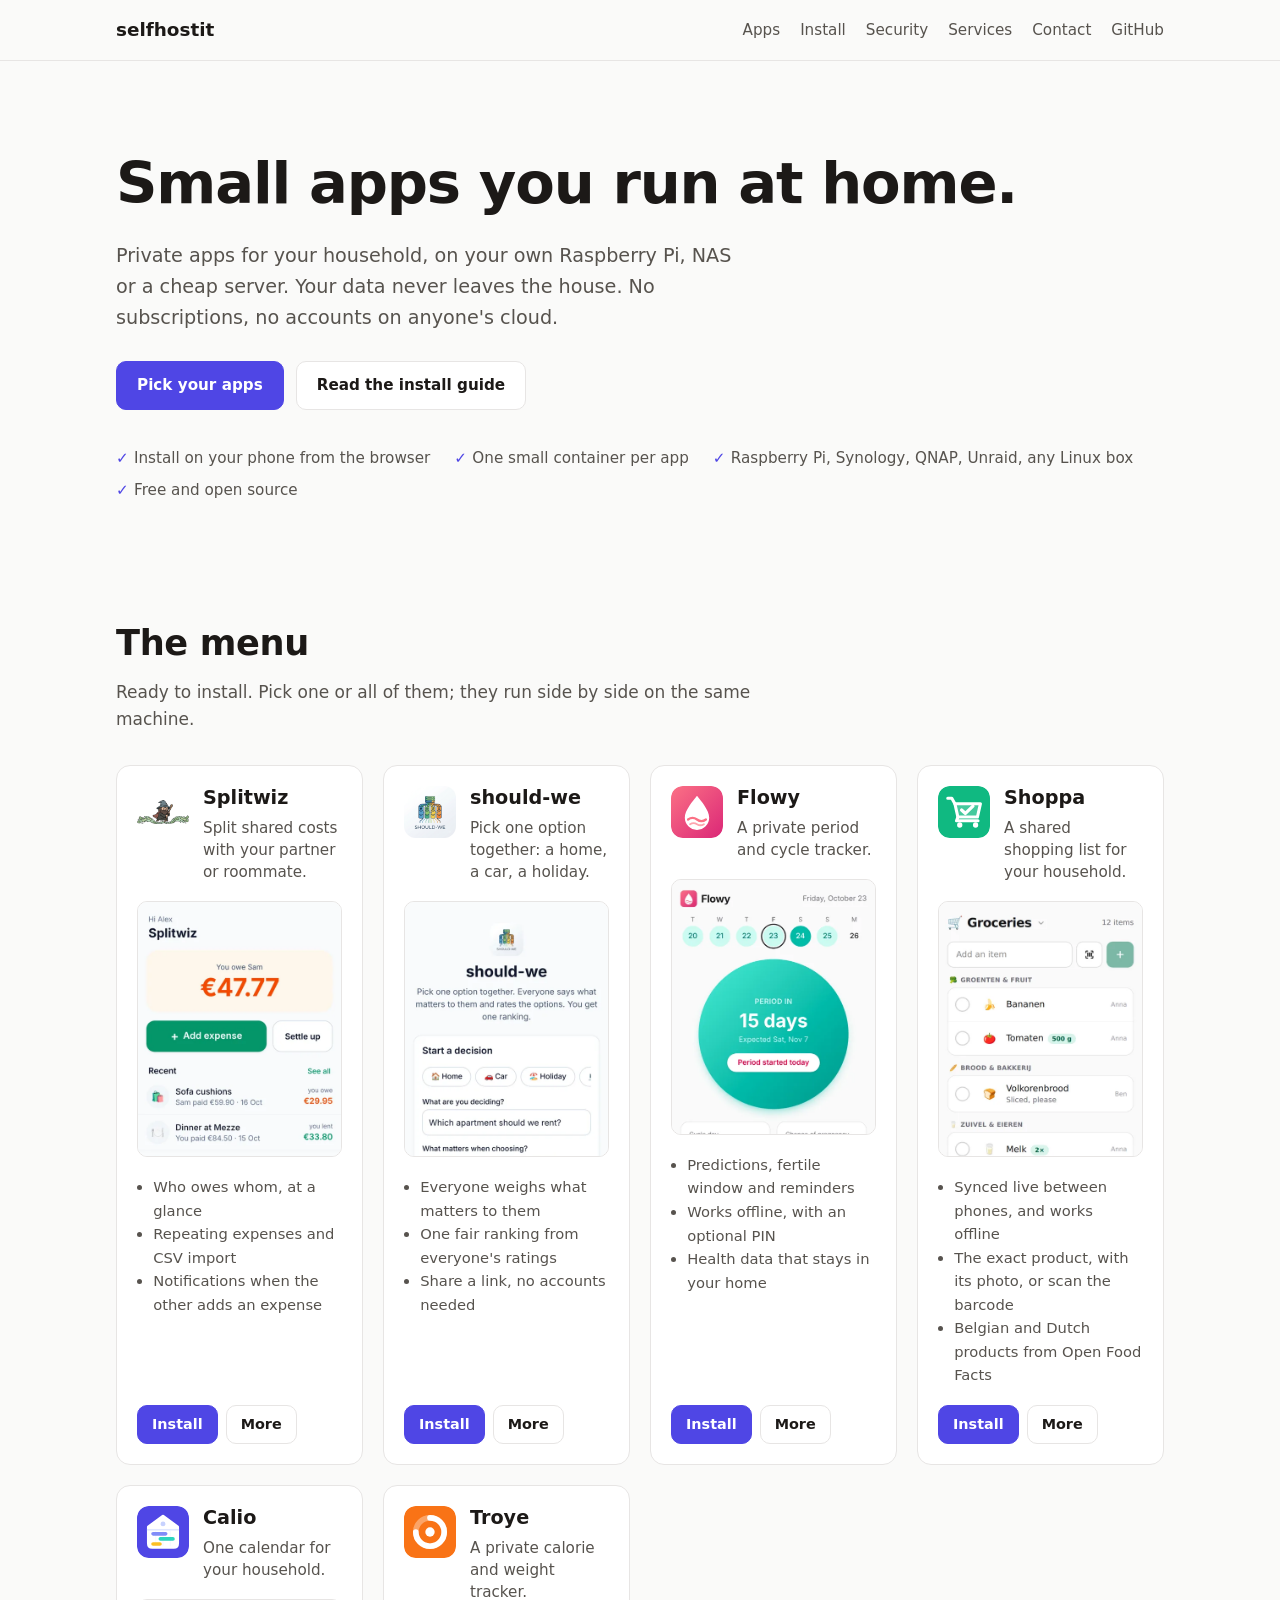
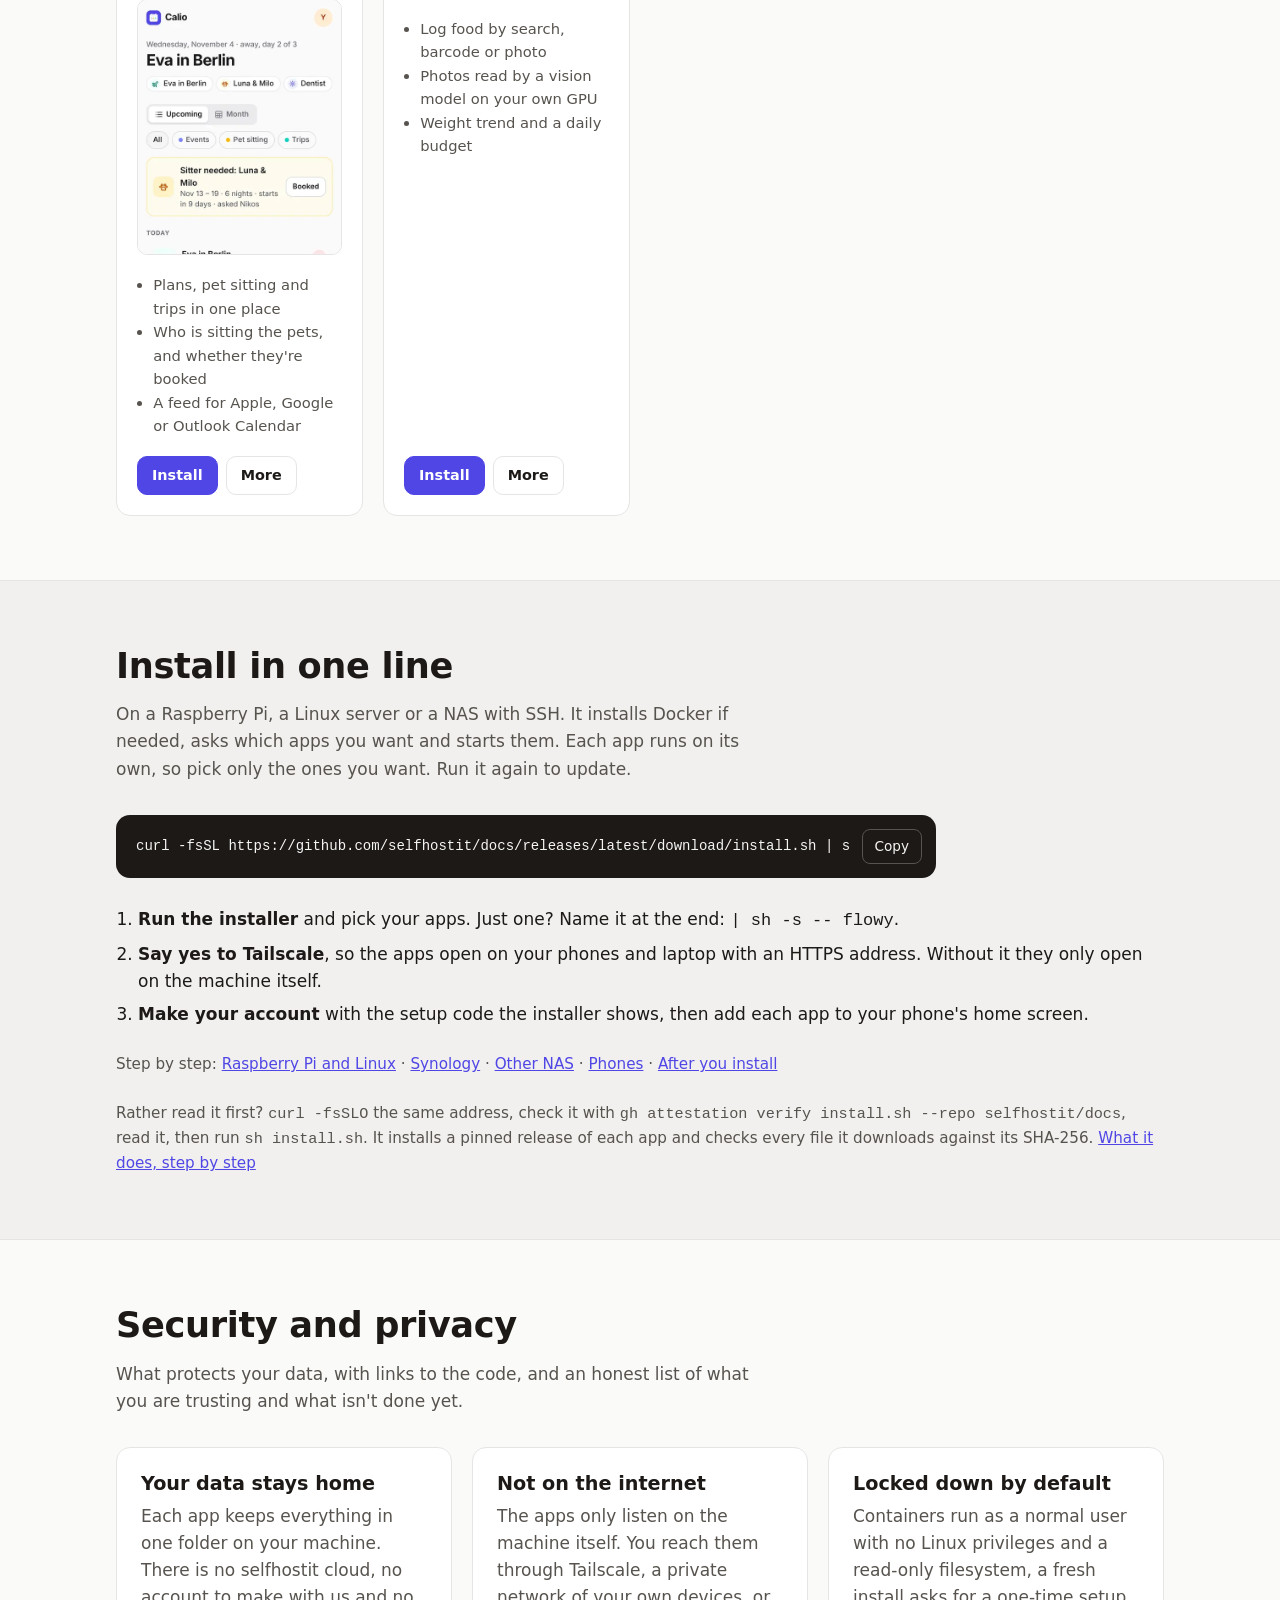
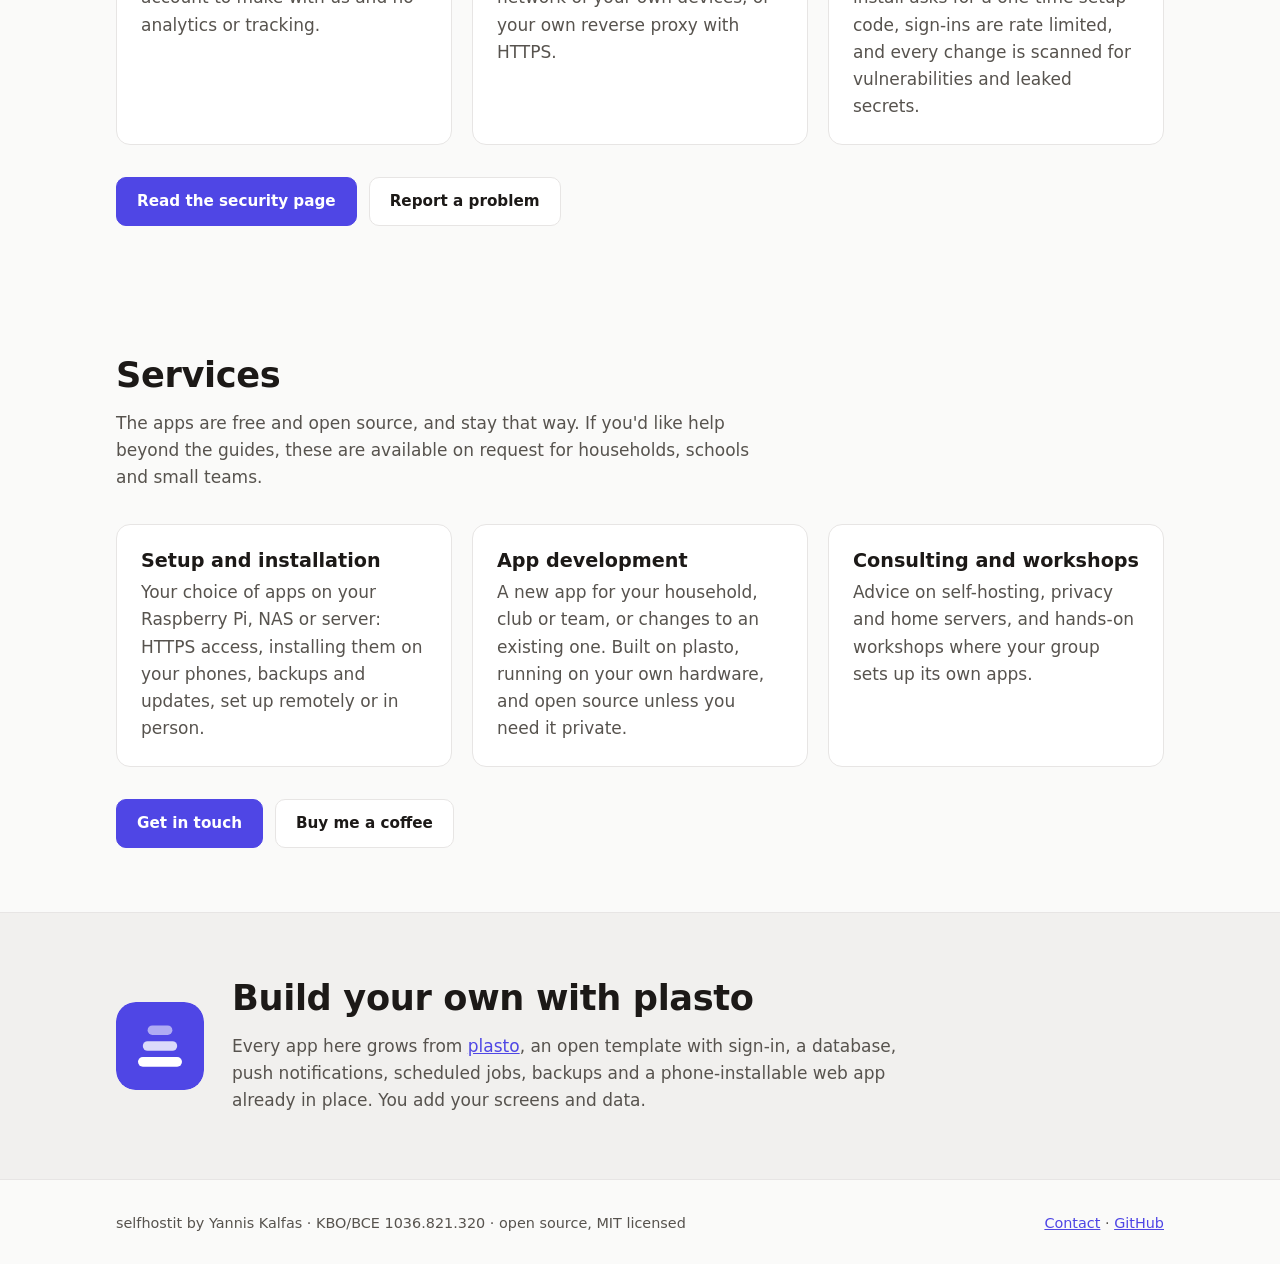
==== commit f1915fe3: "Say each app installs on its own, and add making your account to the steps The install steps now sho" ====
--- a/index.html
+++ b/index.html
@@ -177,21 +177,26 @@
   <div class="wrap">
     <h2>Install in one line</h2>
     <p class="sub">On a Raspberry Pi, a Linux server or a NAS with SSH. It installs Docker if needed,
-      asks which apps you want and starts them. Run it again to update.</p>
+      asks which apps you want and starts them. Each app runs on its own, so pick only the ones you
+      want. Run it again to update.</p>
     <div class="code">
       <code id="cmd">curl -fsSL https://github.com/selfhostit/docs/releases/latest/download/install.sh | sh</code>
       <button type="button" class="copy" data-copy="cmd">Copy</button>
     </div>
     <ol class="steps">
-      <li><strong>Run the installer</strong> and pick your apps.</li>
-      <li><strong>Give them an HTTPS address</strong> with Tailscale or your own domain.</li>
-      <li><strong>Open them on your phone</strong> and add them to the home screen.</li>
+      <li><strong>Run the installer</strong> and pick your apps. Just one? Name it at the end:
+        <code>| sh -s -- flowy</code>.</li>
+      <li><strong>Say yes to Tailscale</strong>, so the apps open on your phones and laptop with an
+        HTTPS address. Without it they only open on the machine itself.</li>
+      <li><strong>Make your account</strong> with the setup code the installer shows, then add
+        each app to your phone's home screen.</li>
     </ol>
     <p class="guides">Step by step:
       <a href="https://github.com/selfhostit/docs/blob/main/linux.md">Raspberry Pi and Linux</a> ·
       <a href="https://github.com/selfhostit/docs/blob/main/synology.md">Synology</a> ·
       <a href="https://github.com/selfhostit/docs/blob/main/other-nas.md">Other NAS</a> ·
-      <a href="https://github.com/selfhostit/docs/blob/main/phones.md">Phones</a></p>
+      <a href="https://github.com/selfhostit/docs/blob/main/phones.md">Phones</a> ·
+      <a href="https://github.com/selfhostit/docs/blob/main/first-steps.md">After you install</a></p>
     <p class="guides">Rather read it first? <code>curl -fsSLO</code> the same address, check it with
       <code>gh attestation verify install.sh --repo selfhostit/docs</code>, read it, then run
       <code>sh install.sh</code>. It installs a pinned release of each app and checks every file
--- a/style.css
+++ b/style.css
@@ -132,6 +132,7 @@
 }
 .copy:hover { border-color: var(--code-text); }
 .steps { margin: 28px 0 0; padding-left: 1.3em; display: grid; gap: 6px; }
+.steps code { white-space: nowrap; }
 .guides { margin: 24px 0 0; color: var(--muted); font-size: .95rem; }
 
 /* plasto */
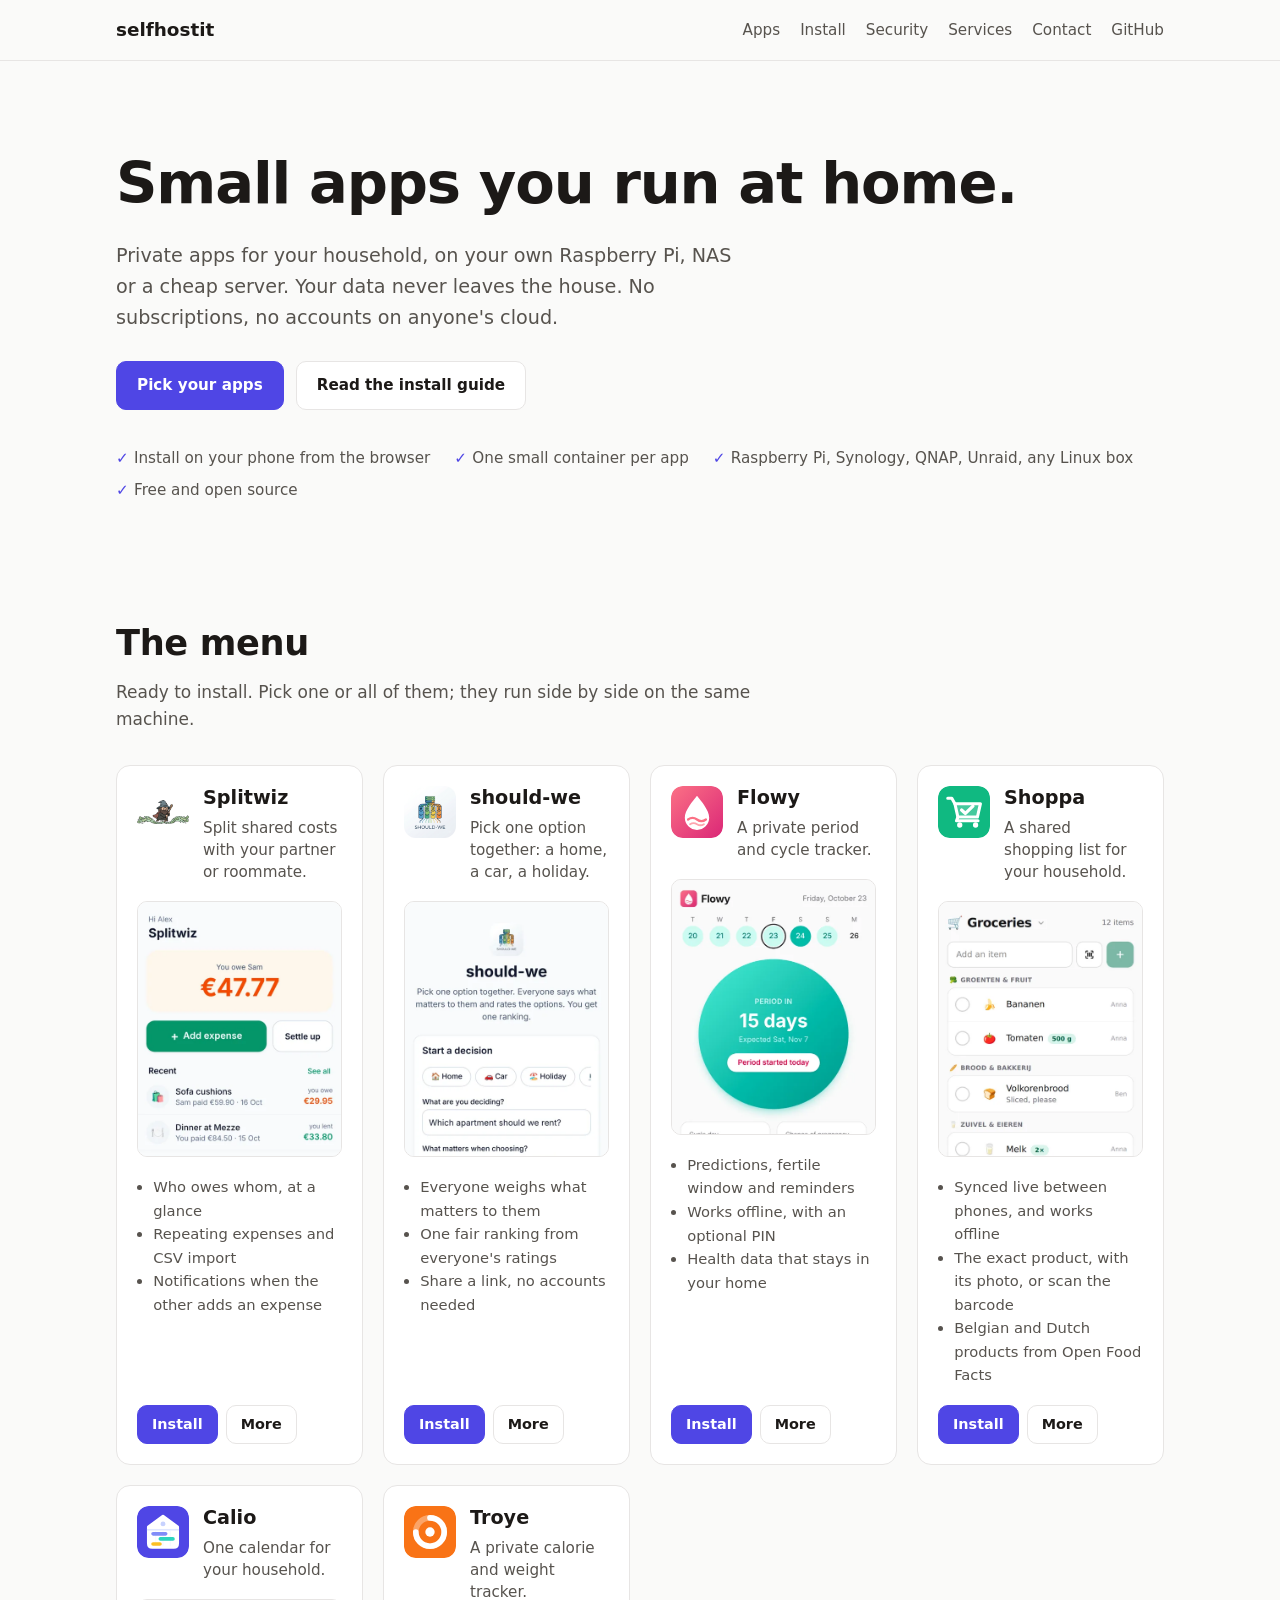
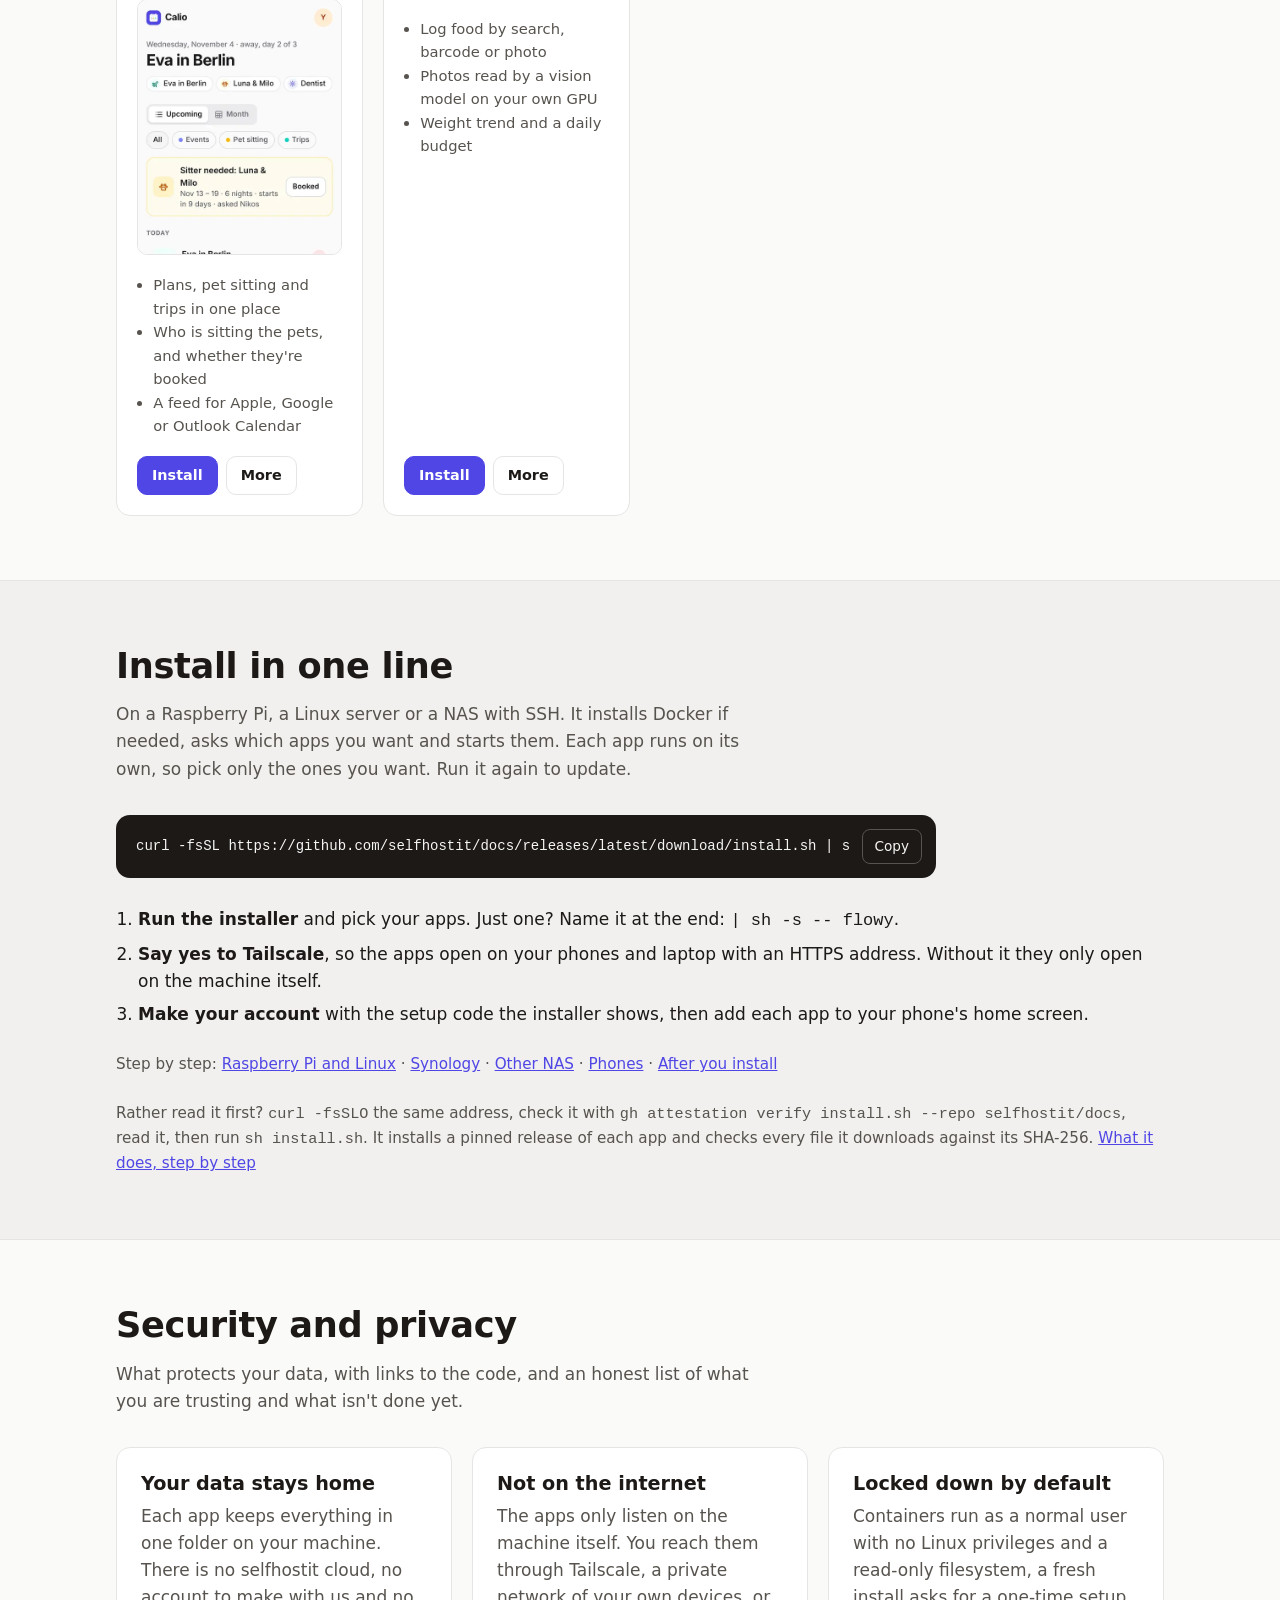
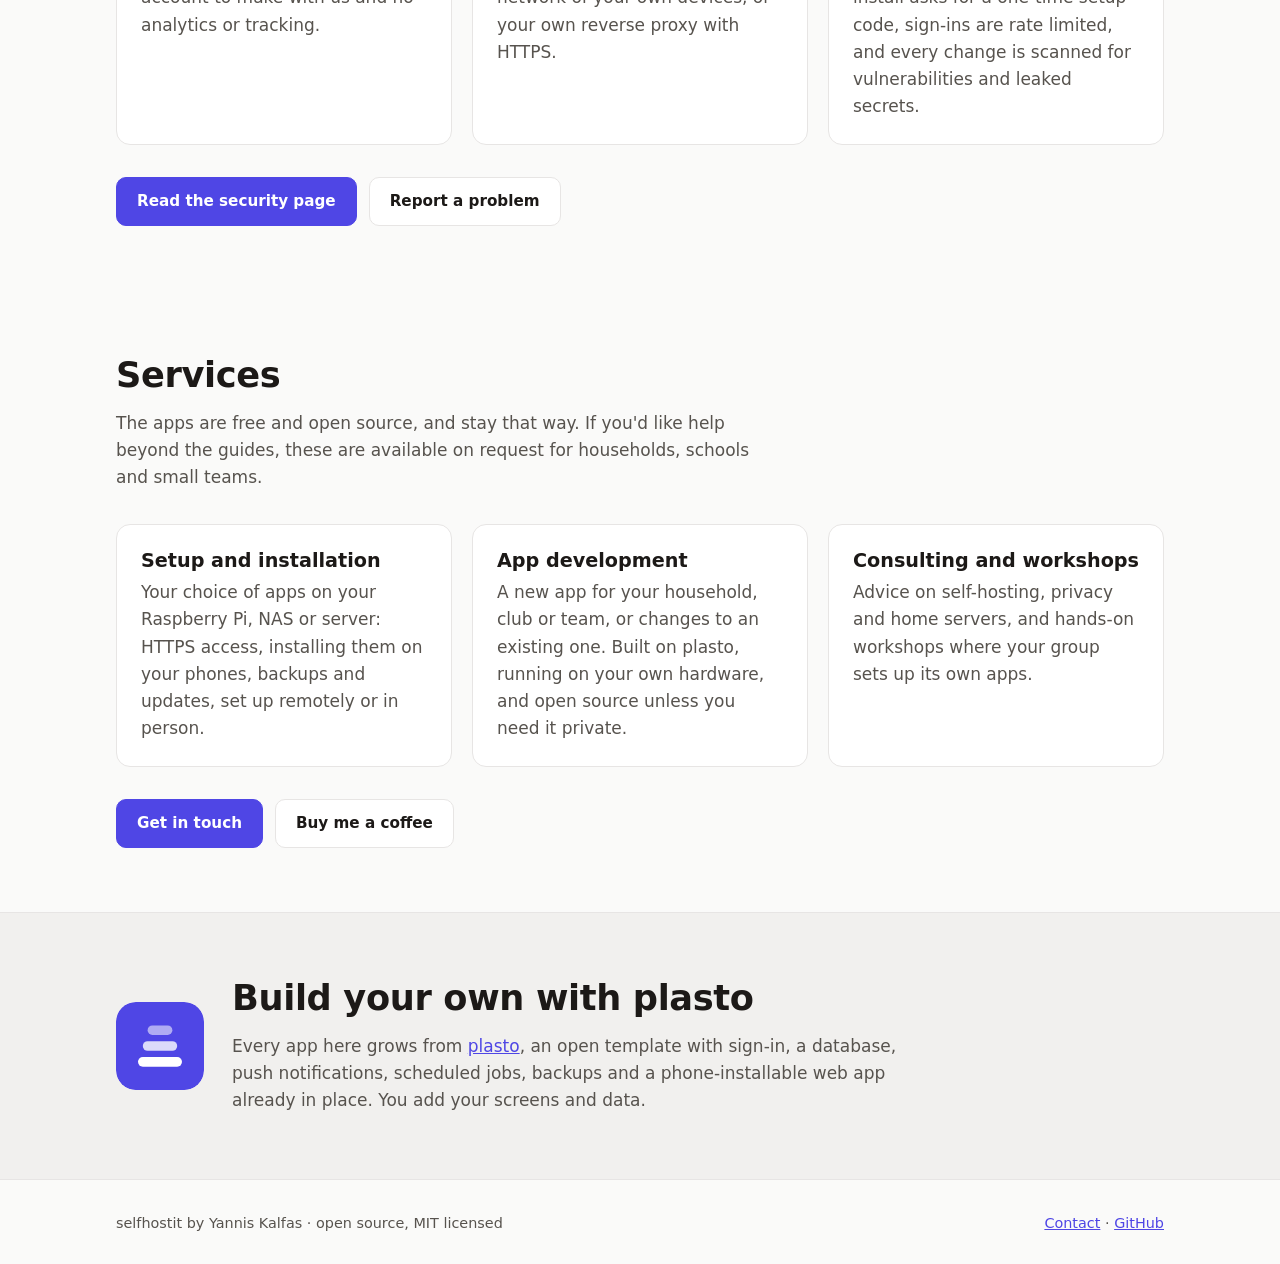
==== commit b1f7ef79: "Remove the company number from the footer and contact page Co-Authored-By: Claude Opus 5.5 <noreply@" ====
--- a/index.html
+++ b/index.html
@@ -275,7 +275,7 @@
 </main>
 
 <footer class="wrap foot">
-  <span>selfhostit by Yannis Kalfas · KBO/BCE 1036.821.320 · open source, MIT licensed</span>
+  <span>selfhostit by Yannis Kalfas · open source, MIT licensed</span>
   <span><a href="contact.html">Contact</a> · <a href="https://github.com/selfhostit">GitHub</a></span>
 </footer>
 
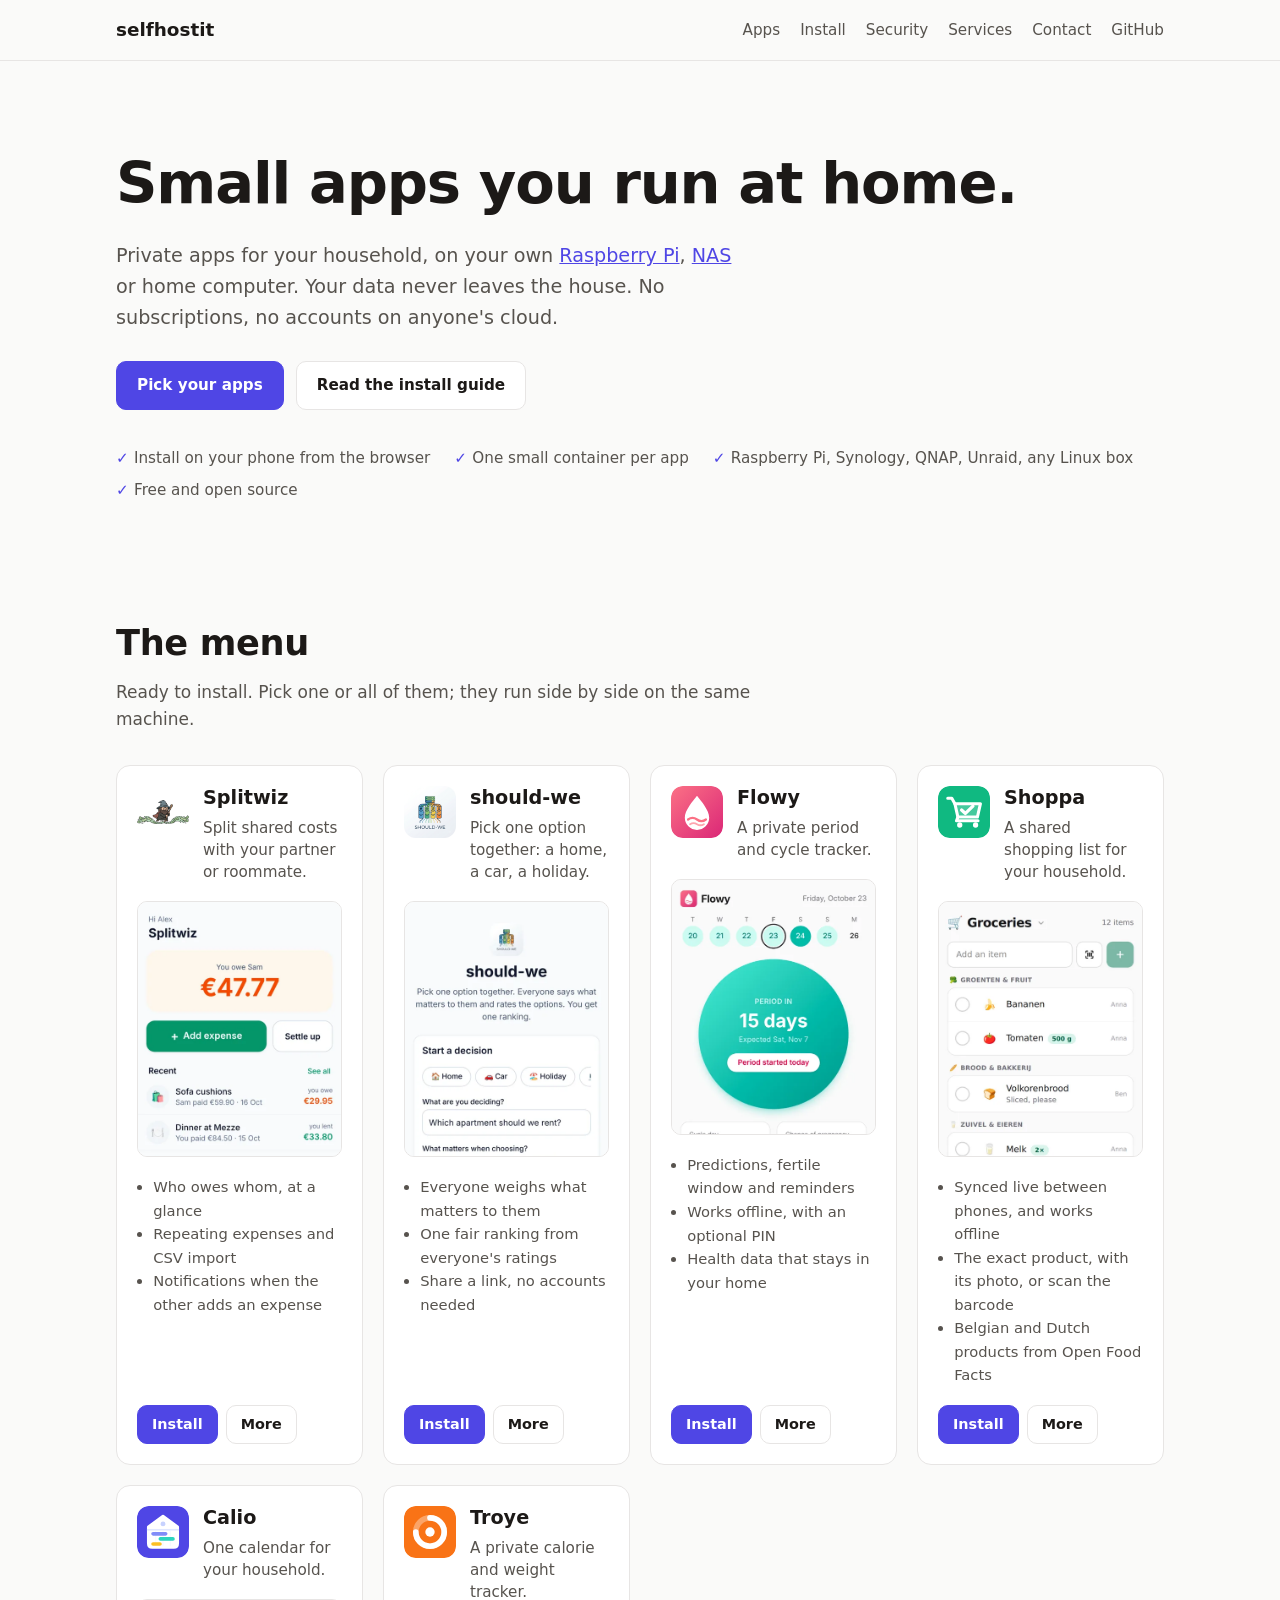
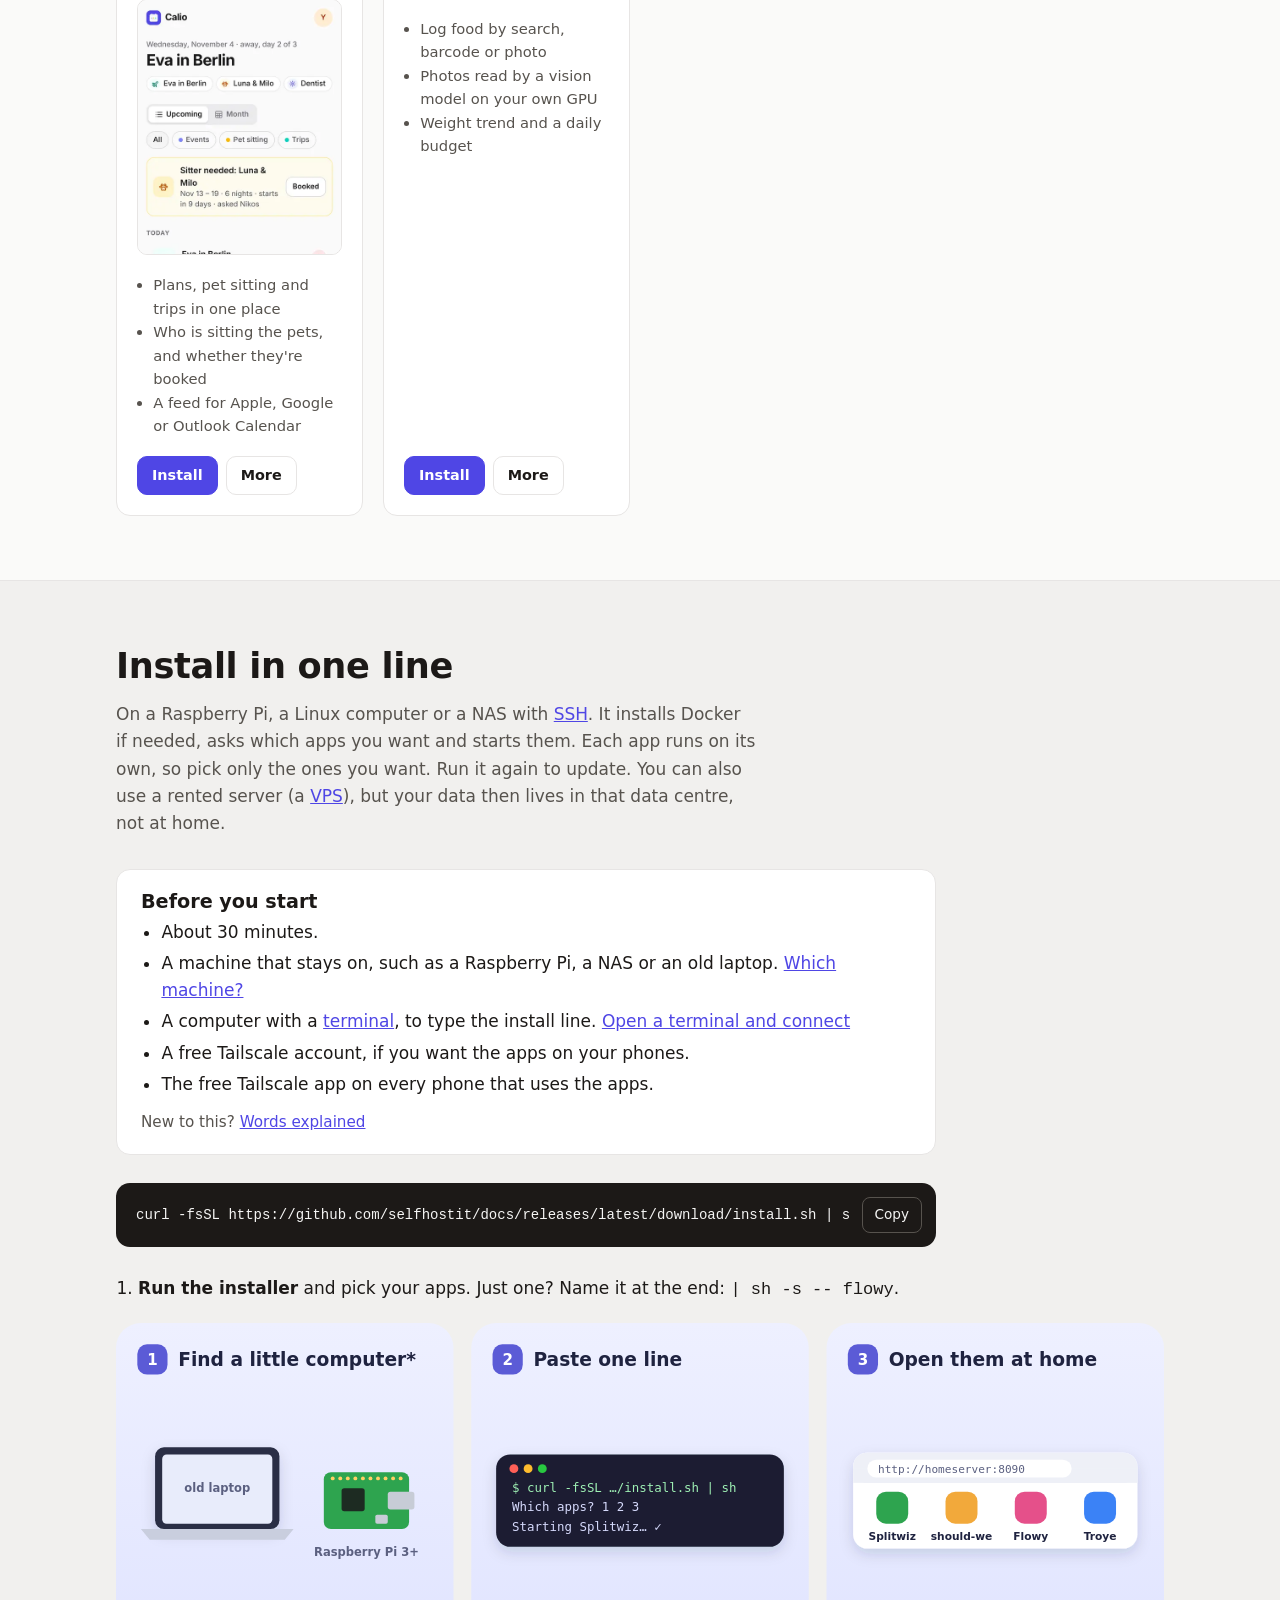
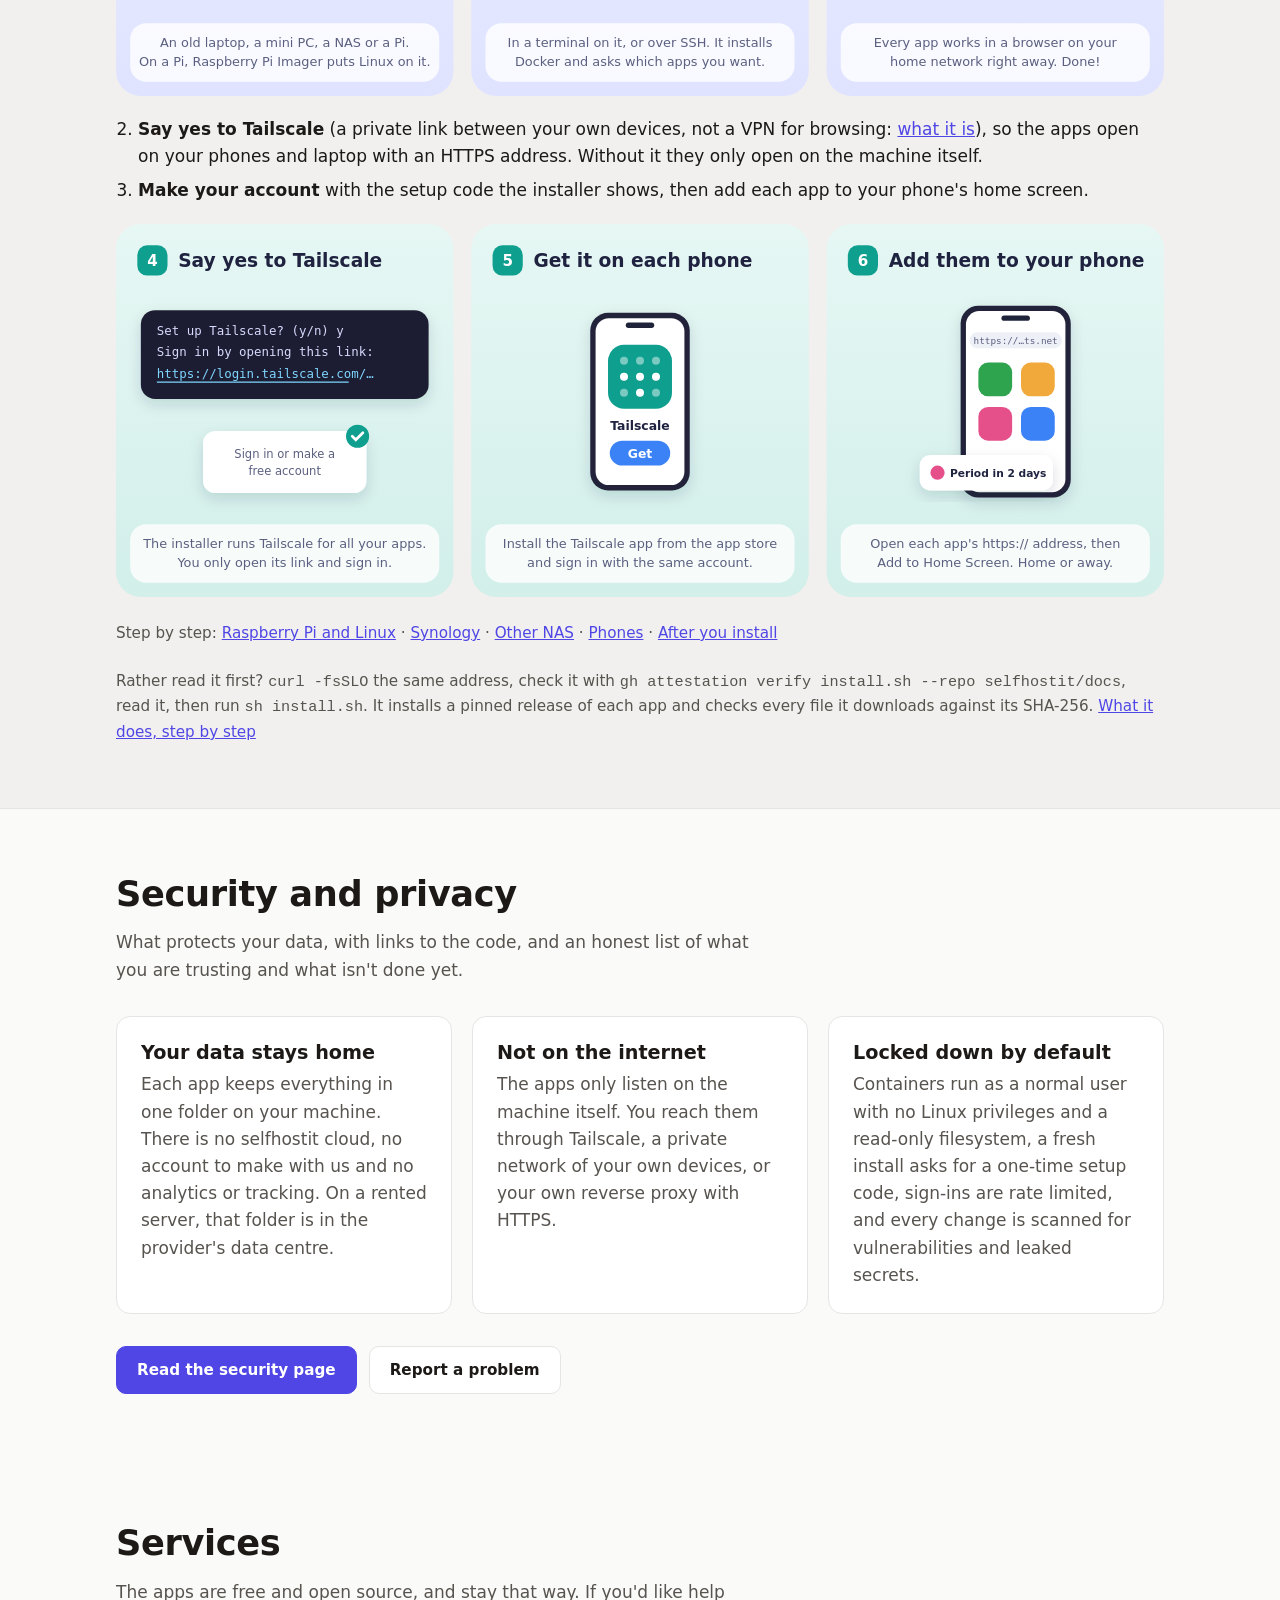
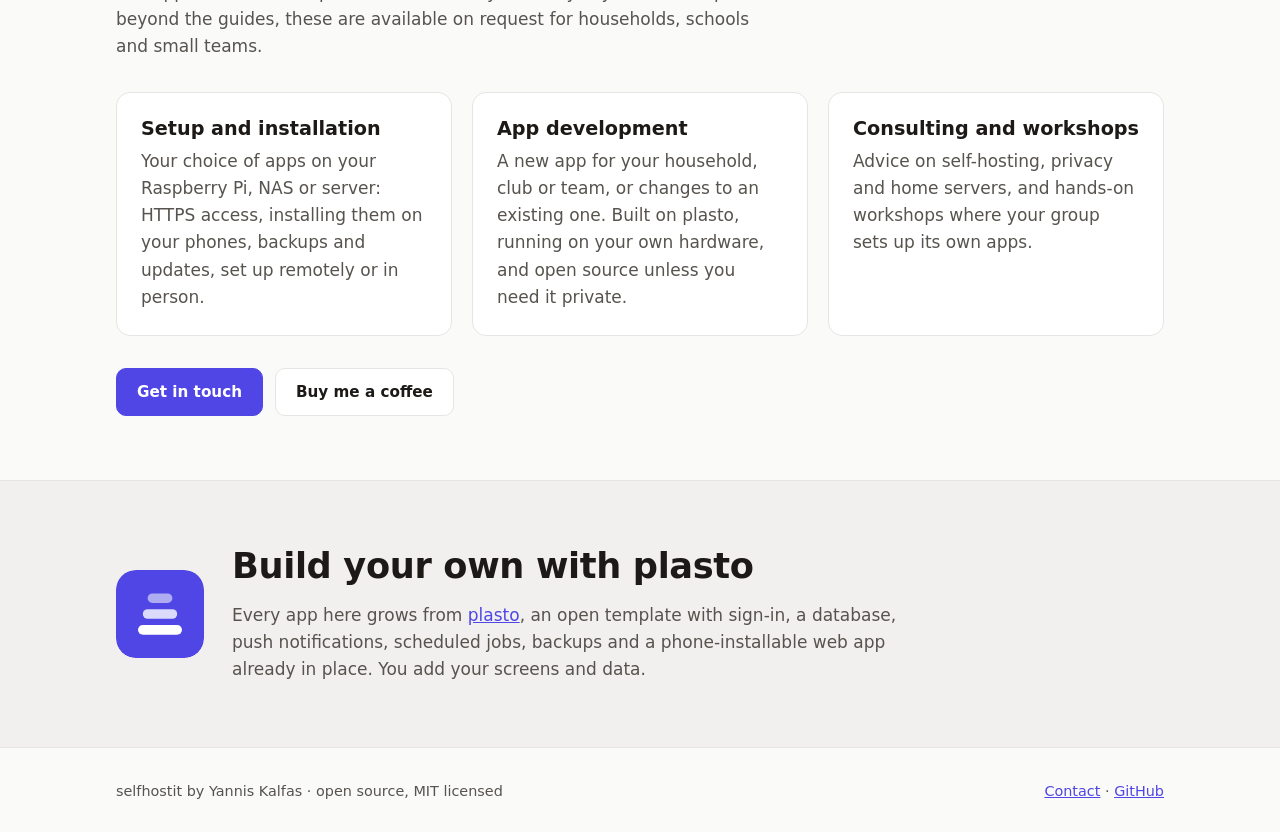
==== commit 36a73a14: "Add a before-you-start list, the install comics and glossary links, and be clear about rented server" ====
--- a/index.html
+++ b/index.html
@@ -4,7 +4,7 @@
 <meta charset="utf-8">
 <meta name="viewport" content="width=device-width, initial-scale=1">
 <title>selfhostit: small apps you run at home</title>
-<meta name="description" content="Private apps for your household that run on your own Raspberry Pi, NAS or server. Free and open source, with setup, app development and workshops on request.">
+<meta name="description" content="Private apps for your household that run on your own Raspberry Pi, NAS or home computer. Free and open source, with setup, app development and workshops on request.">
 <meta property="og:title" content="selfhostit">
 <meta property="og:url" content="https://selfhostit.org/">
 <link rel="canonical" href="https://selfhostit.org/">
@@ -33,7 +33,8 @@
 
 <section class="hero wrap">
   <h1>Small apps you run at home.</h1>
-  <p class="lead">Private apps for your household, on your own Raspberry Pi, NAS or a cheap server.
+  <p class="lead">Private apps for your household, on your own
+    <a href="https://github.com/selfhostit/docs/blob/main/words.md#raspberry-pi">Raspberry Pi</a>, <a href="https://github.com/selfhostit/docs/blob/main/words.md#nas">NAS</a> or home computer.
     Your data never leaves the house. No subscriptions, no accounts on anyone's cloud.</p>
   <div class="actions">
     <a class="btn primary" href="#apps">Pick your apps</a>
@@ -176,9 +177,24 @@
 <section id="install" class="band">
   <div class="wrap">
     <h2>Install in one line</h2>
-    <p class="sub">On a Raspberry Pi, a Linux server or a NAS with SSH. It installs Docker if needed,
-      asks which apps you want and starts them. Each app runs on its own, so pick only the ones you
-      want. Run it again to update.</p>
+    <p class="sub">On a Raspberry Pi, a Linux computer or a NAS with <a href="https://github.com/selfhostit/docs/blob/main/words.md#ssh">SSH</a>. It
+      installs Docker if needed, asks which apps you want and starts them. Each app runs on its
+      own, so pick only the ones you want. Run it again to update. You can also use a rented
+      server (a <a href="https://github.com/selfhostit/docs/blob/main/words.md#vps">VPS</a>), but your data then lives in that data centre, not
+      at home.</p>
+    <div class="before">
+      <h3>Before you start</h3>
+      <ul>
+        <li>About 30 minutes.</li>
+        <li>A machine that stays on, such as a Raspberry Pi, a NAS or an old laptop.
+          <a href="https://github.com/selfhostit/docs/blob/main/machine.md">Which machine?</a></li>
+        <li>A computer with a <a href="https://github.com/selfhostit/docs/blob/main/words.md#terminal">terminal</a>, to type the install line.
+          <a href="https://github.com/selfhostit/docs/blob/main/terminal.md">Open a terminal and connect</a></li>
+        <li>A free Tailscale account, if you want the apps on your phones.</li>
+        <li>The free Tailscale app on every phone that uses the apps.</li>
+      </ul>
+      <p>New to this? <a href="https://github.com/selfhostit/docs/blob/main/words.md">Words explained</a></p>
+    </div>
     <div class="code">
       <code id="cmd">curl -fsSL https://github.com/selfhostit/docs/releases/latest/download/install.sh | sh</code>
       <button type="button" class="copy" data-copy="cmd">Copy</button>
@@ -186,11 +202,16 @@
     <ol class="steps">
       <li><strong>Run the installer</strong> and pick your apps. Just one? Name it at the end:
         <code>| sh -s -- flowy</code>.</li>
-      <li><strong>Say yes to Tailscale</strong>, so the apps open on your phones and laptop with an
-        HTTPS address. Without it they only open on the machine itself.</li>
+    </ol>
+    <a href="img/install.svg"><img class="comic" src="img/install.svg" width="1180" height="420" loading="lazy" alt="Three panels: find an old laptop or a Raspberry Pi, paste one line in a terminal and pick your apps, then open every app in a browser at home."></a>
+    <ol class="steps" start="2">
+      <li><strong>Say yes to Tailscale</strong> (a private link between your own devices, not a VPN
+        for browsing: <a href="https://github.com/selfhostit/docs/blob/main/words.md#tailscale">what it is</a>), so the apps open on your phones and
+        laptop with an HTTPS address. Without it they only open on the machine itself.</li>
       <li><strong>Make your account</strong> with the setup code the installer shows, then add
         each app to your phone's home screen.</li>
     </ol>
+    <a href="img/phones.svg"><img class="comic" src="img/phones.svg" width="1180" height="420" loading="lazy" alt="Three panels: say yes to Tailscale in the installer and open its sign-in link, install the Tailscale app on each phone with the same account, then open each app's https address and add it to the home screen."></a>
     <p class="guides">Step by step:
       <a href="https://github.com/selfhostit/docs/blob/main/linux.md">Raspberry Pi and Linux</a> ·
       <a href="https://github.com/selfhostit/docs/blob/main/synology.md">Synology</a> ·
@@ -213,7 +234,8 @@
     <div class="offer">
       <h3>Your data stays home</h3>
       <p>Each app keeps everything in one folder on your machine. There is no selfhostit cloud,
-        no account to make with us and no analytics or tracking.</p>
+        no account to make with us and no analytics or tracking. On a rented server, that folder
+        is in the provider's data centre.</p>
     </div>
     <div class="offer">
       <h3>Not on the internet</h3>
--- a/style.css
+++ b/style.css
@@ -170,3 +170,17 @@
 @media (max-width: 380px) {
   nav a[href$="#install"] { display: none; }
 }
+
+/* before you start, and the comics in the install steps */
+.before {
+  background: var(--surface); border: 1px solid var(--line); border-radius: var(--radius);
+  padding: 20px 24px; margin: 0 0 28px; max-width: 820px;
+}
+.before h3 { margin-bottom: .3em; }
+.before ul { margin: 0; padding-left: 1.2em; display: grid; gap: 4px; }
+.before p { margin: 12px 0 0; color: var(--muted); font-size: .95rem; }
+.comic { display: block; max-width: 100%; height: auto; margin: 20px 0; }
+a:has(.comic) + .steps { margin-top: 0; }
+@media (prefers-color-scheme: dark) {
+  .comic { background: #f1f0ee; border-radius: var(--radius); padding: 8px; }
+}
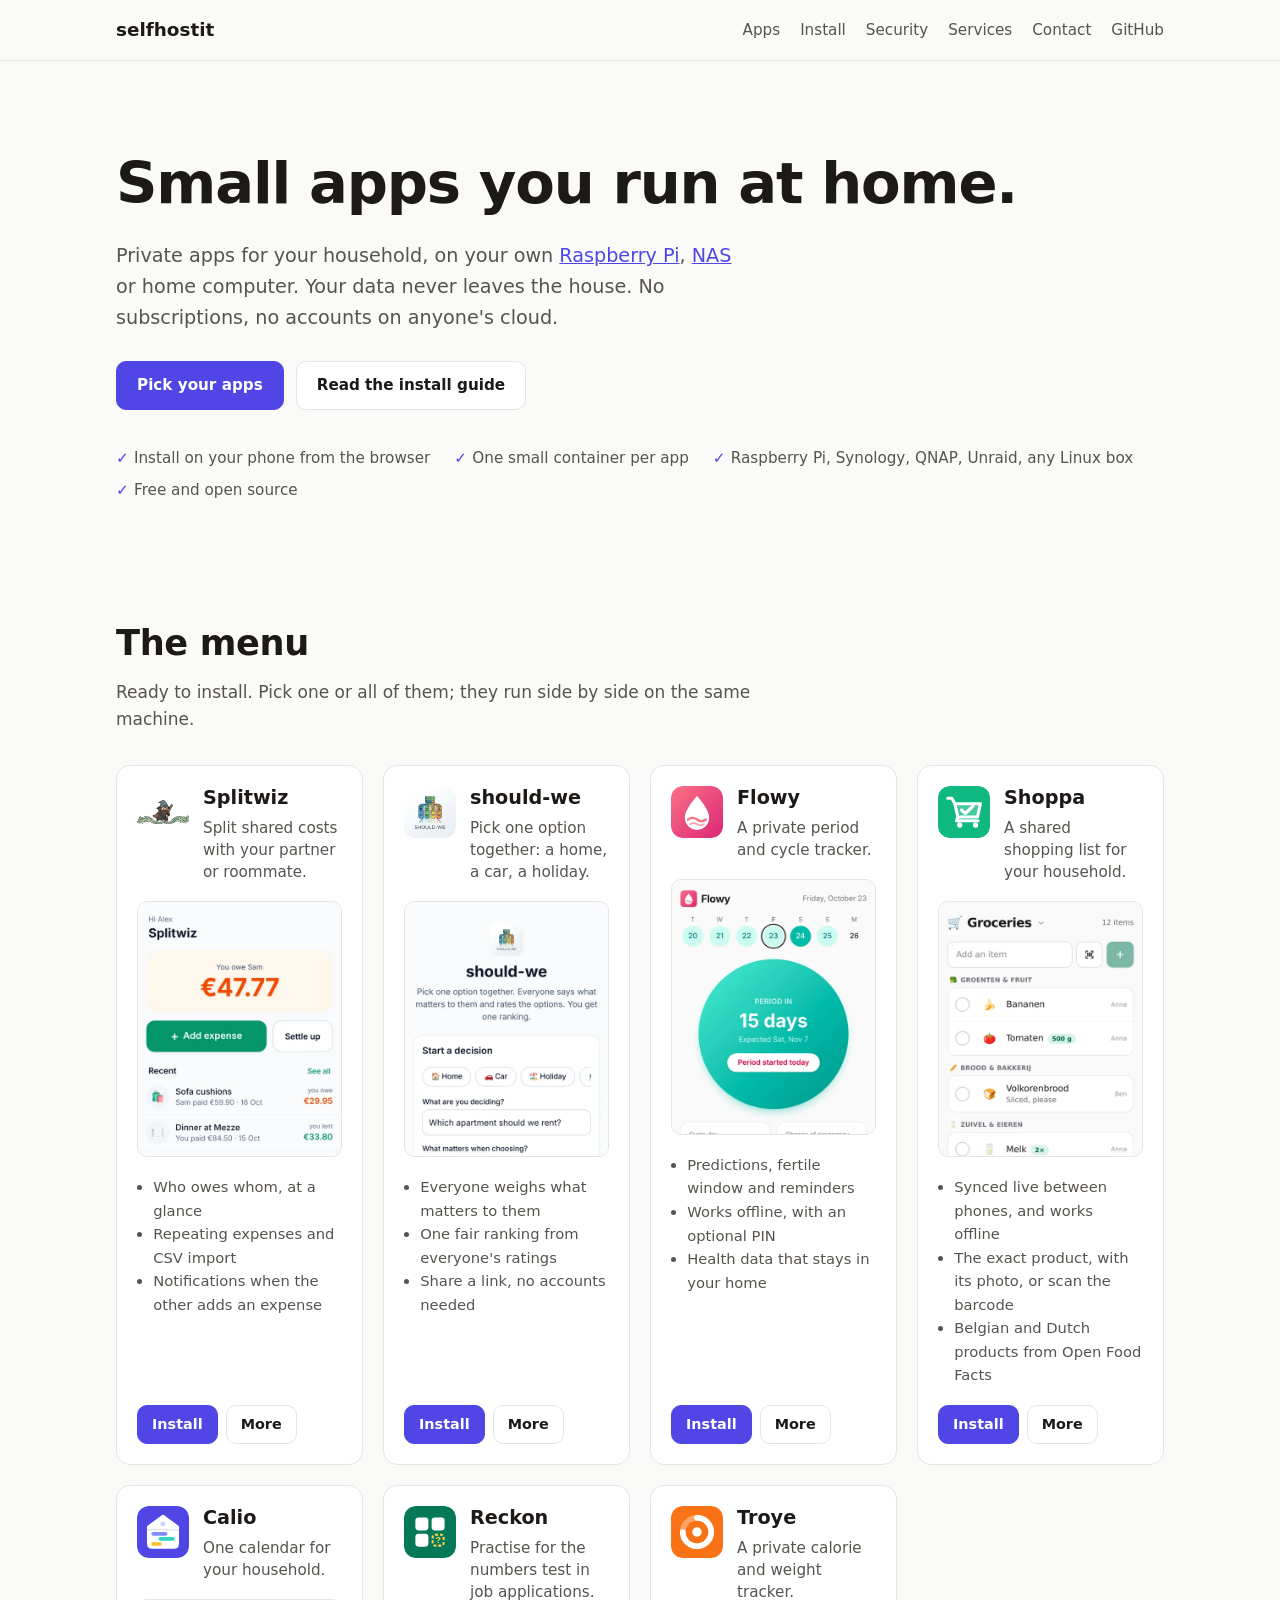
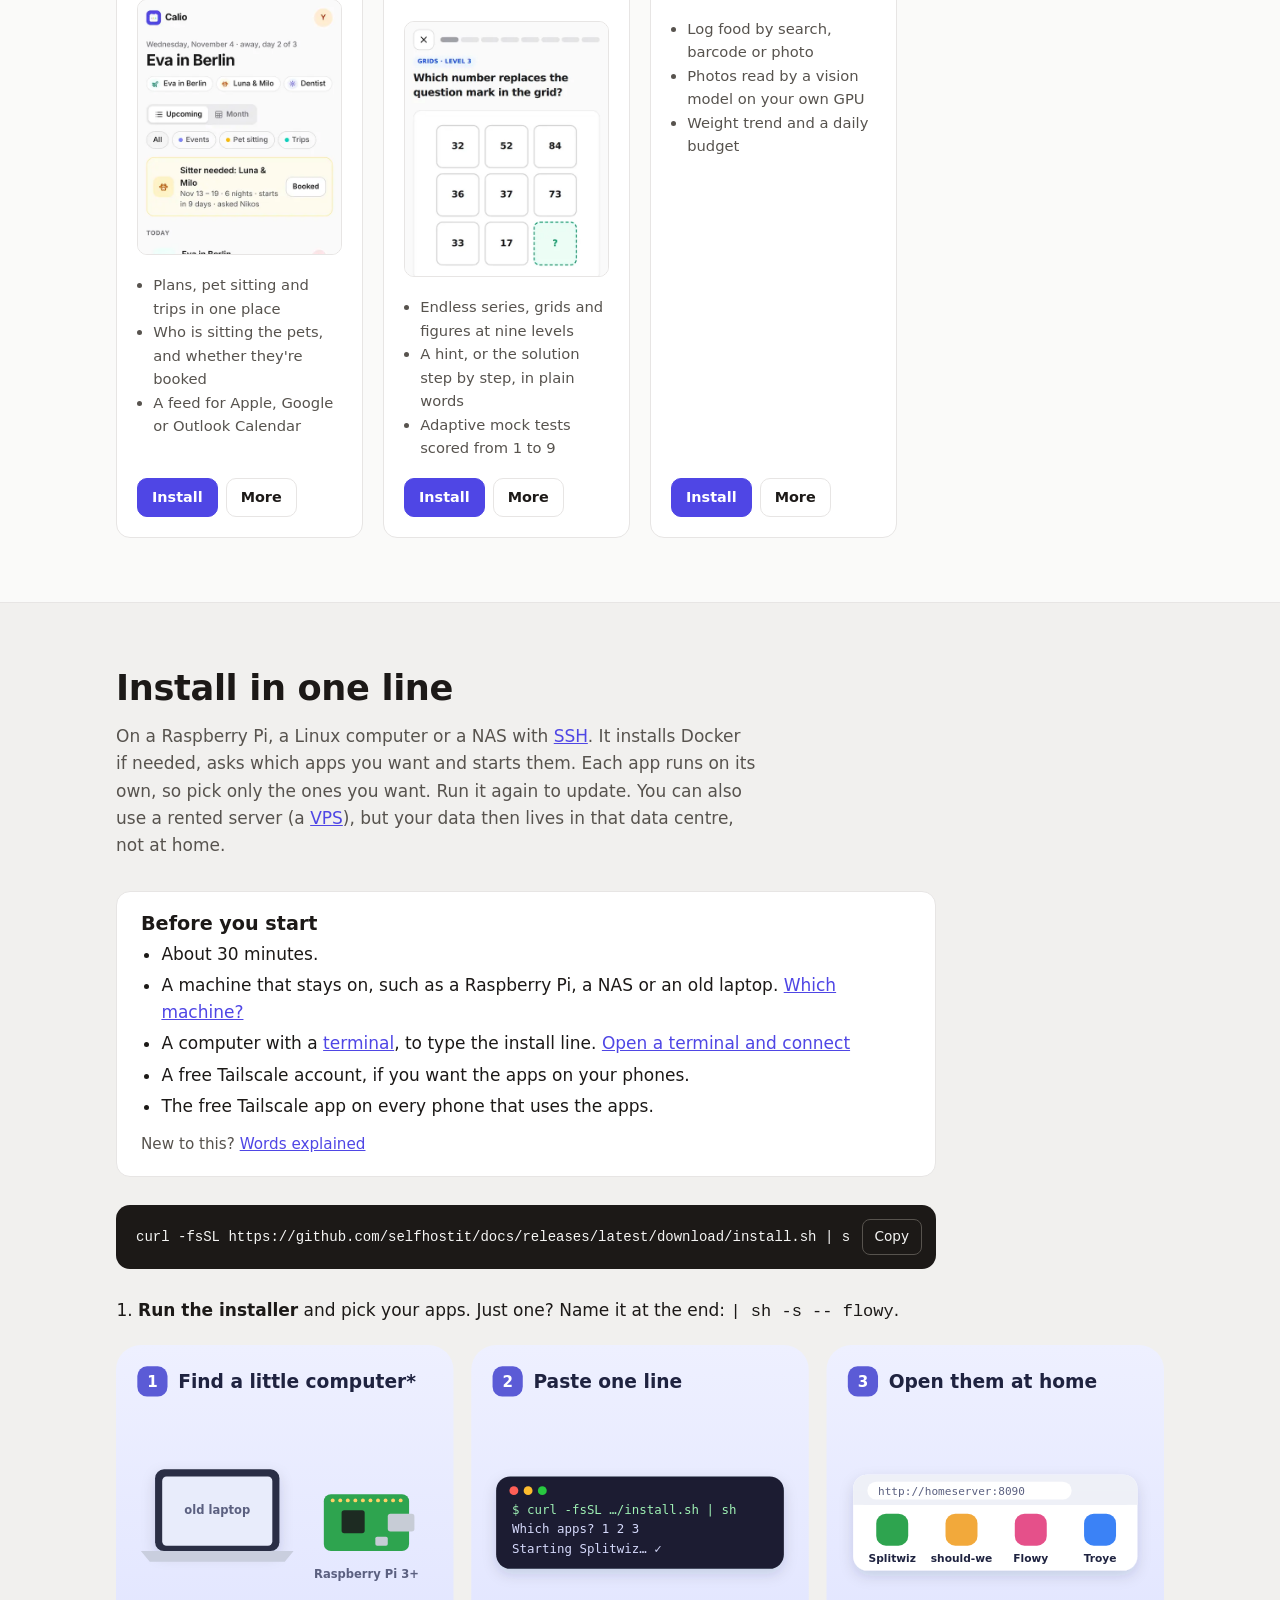
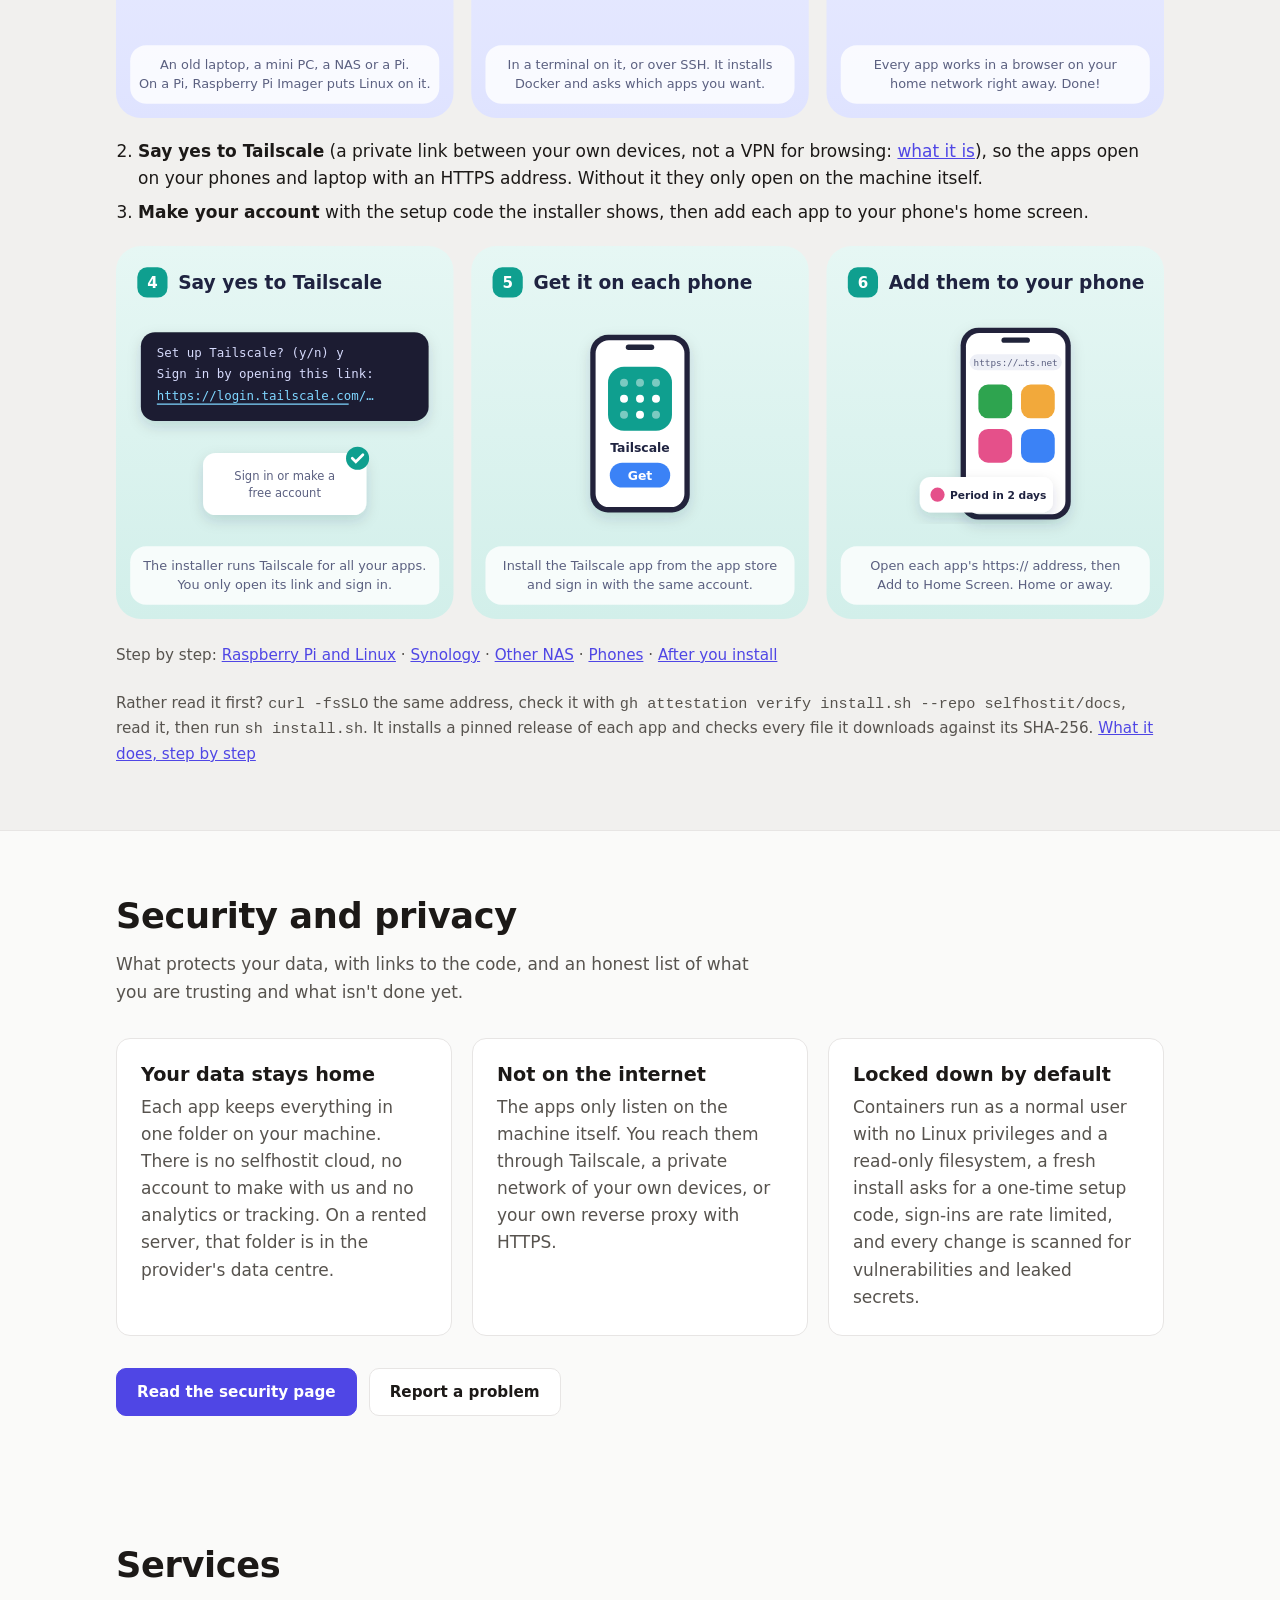
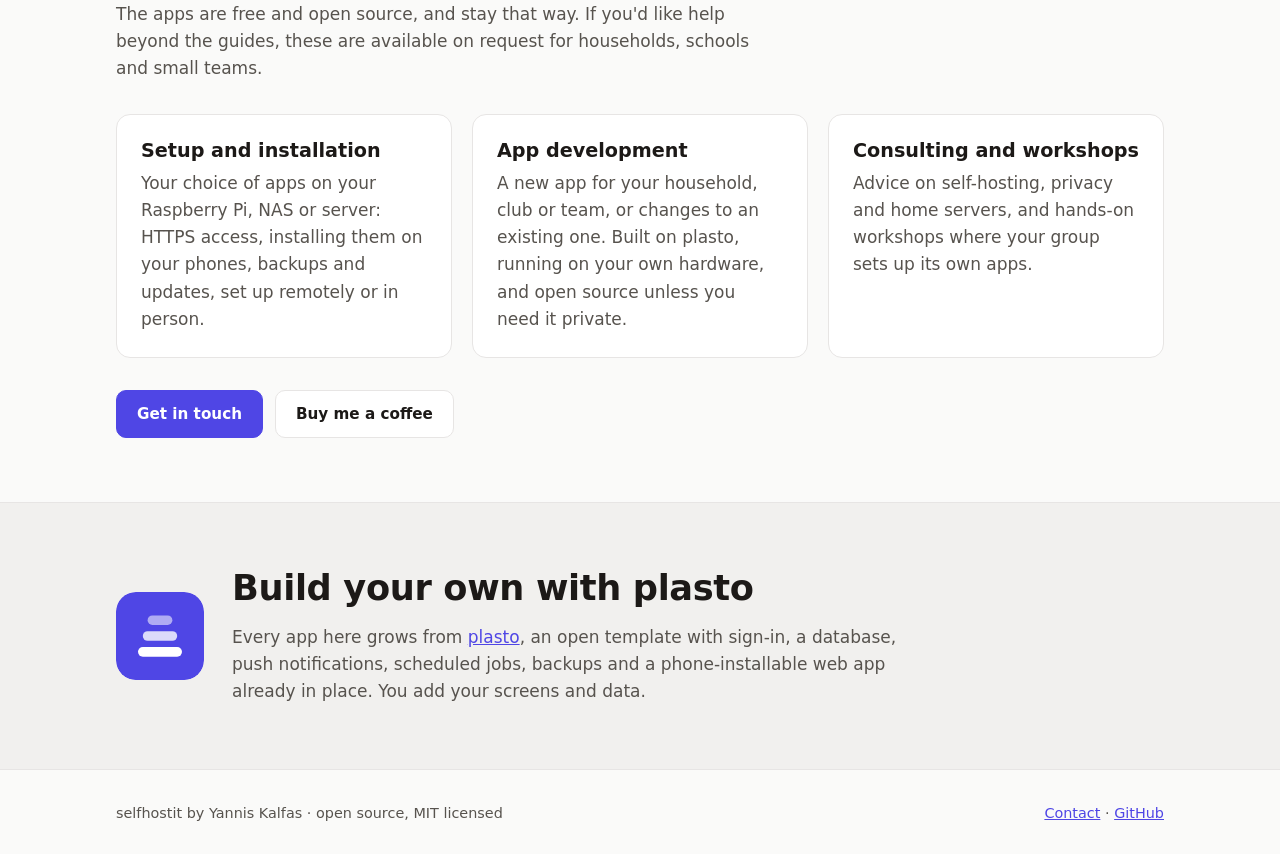
==== commit 7cb152cb: "Add Reckon: practice for the numbers test in job applications" ====
--- a/index.html
+++ b/index.html
@@ -150,6 +150,26 @@
       <div class="app-links">
         <a class="btn primary small" href="https://github.com/selfhostit/docs#quick-start">Install</a>
         <a class="btn small" href="https://github.com/selfhostit/calio">More</a>
+      </div>
+    </article>
+
+    <article class="app">
+      <div class="app-head">
+        <img src="img/reckon.svg" alt="" class="icon">
+        <div>
+          <h3>Reckon</h3>
+          <p>Practise for the numbers test in job applications.</p>
+        </div>
+      </div>
+      <img class="shot" src="img/reckon-screen.webp" alt="Reckon: a number grid with one number missing, and a hint explaining how to think about it" loading="lazy">
+      <ul>
+        <li>Endless series, grids and figures at nine levels</li>
+        <li>A hint, or the solution step by step, in plain words</li>
+        <li>Adaptive mock tests scored from 1 to 9</li>
+      </ul>
+      <div class="app-links">
+        <a class="btn primary small" href="https://github.com/selfhostit/docs#quick-start">Install</a>
+        <a class="btn small" href="https://github.com/selfhostit/reckon">More</a>
       </div>
     </article>
 
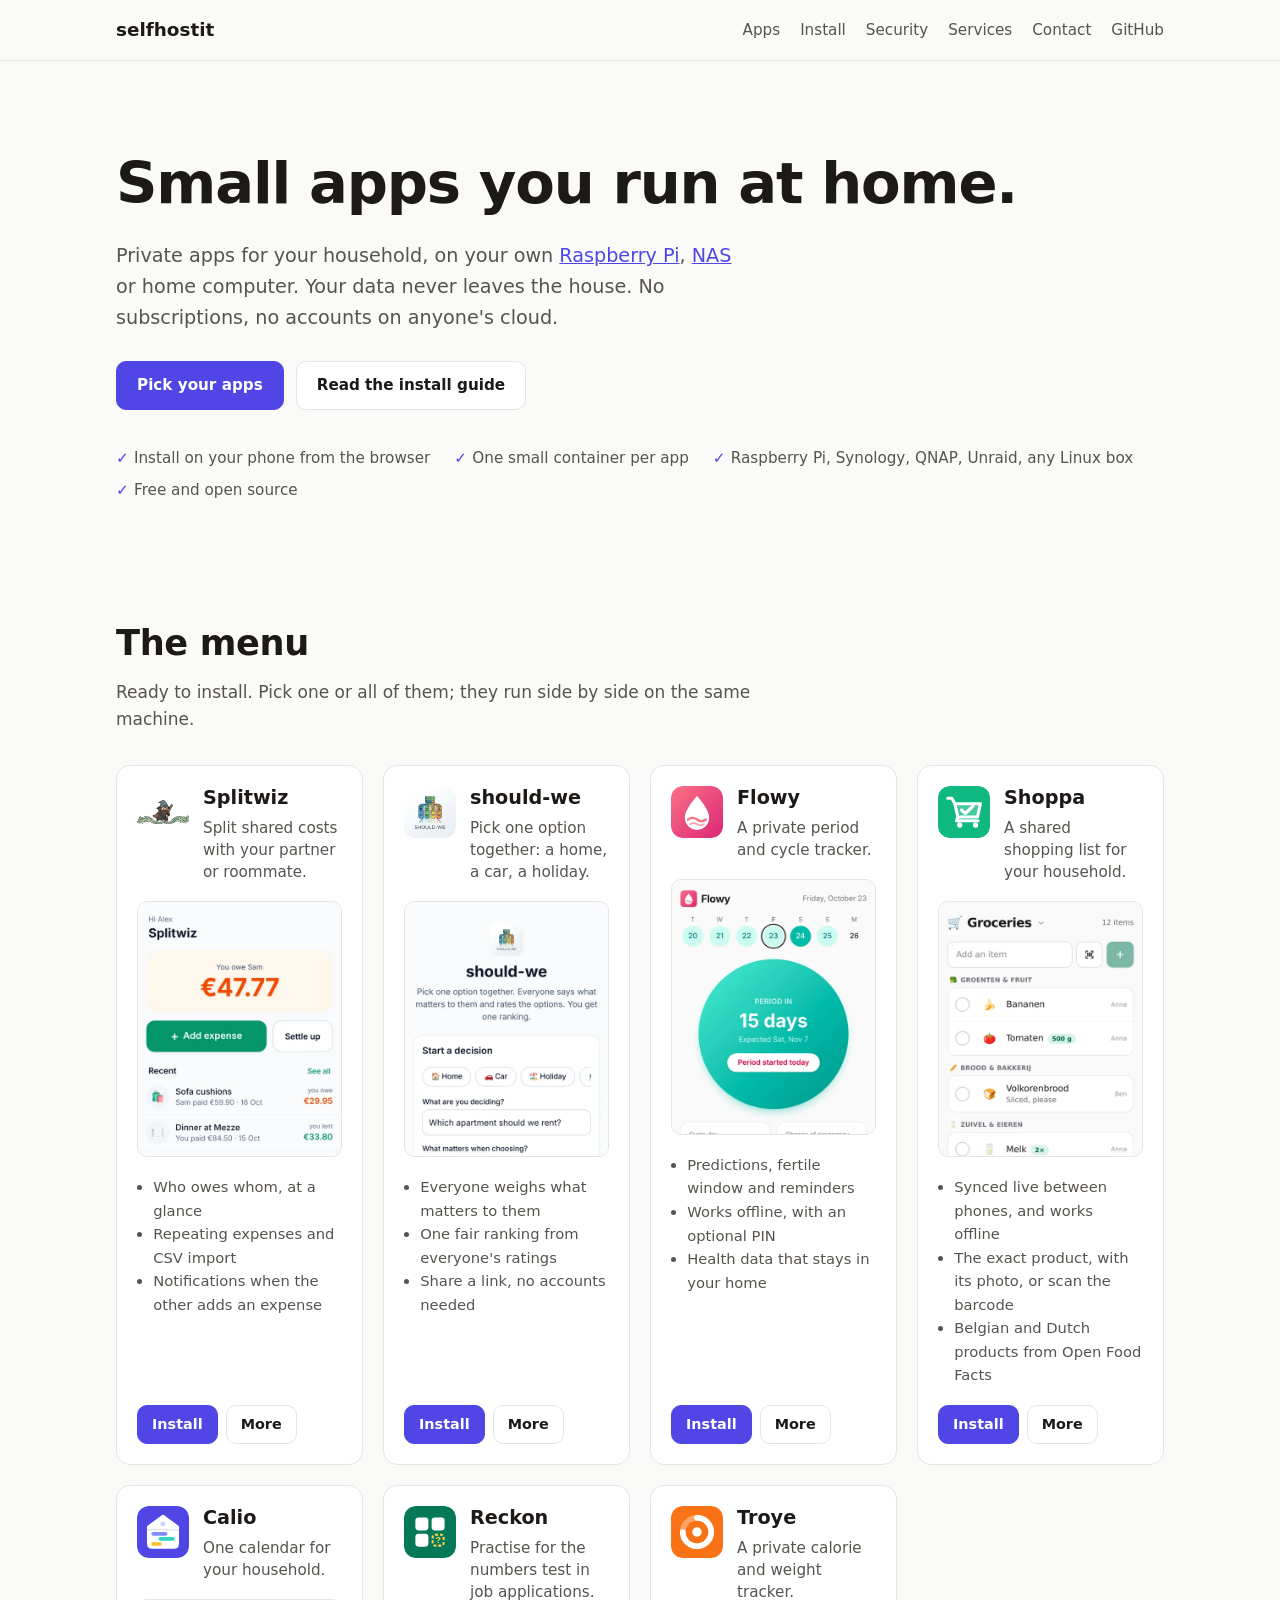
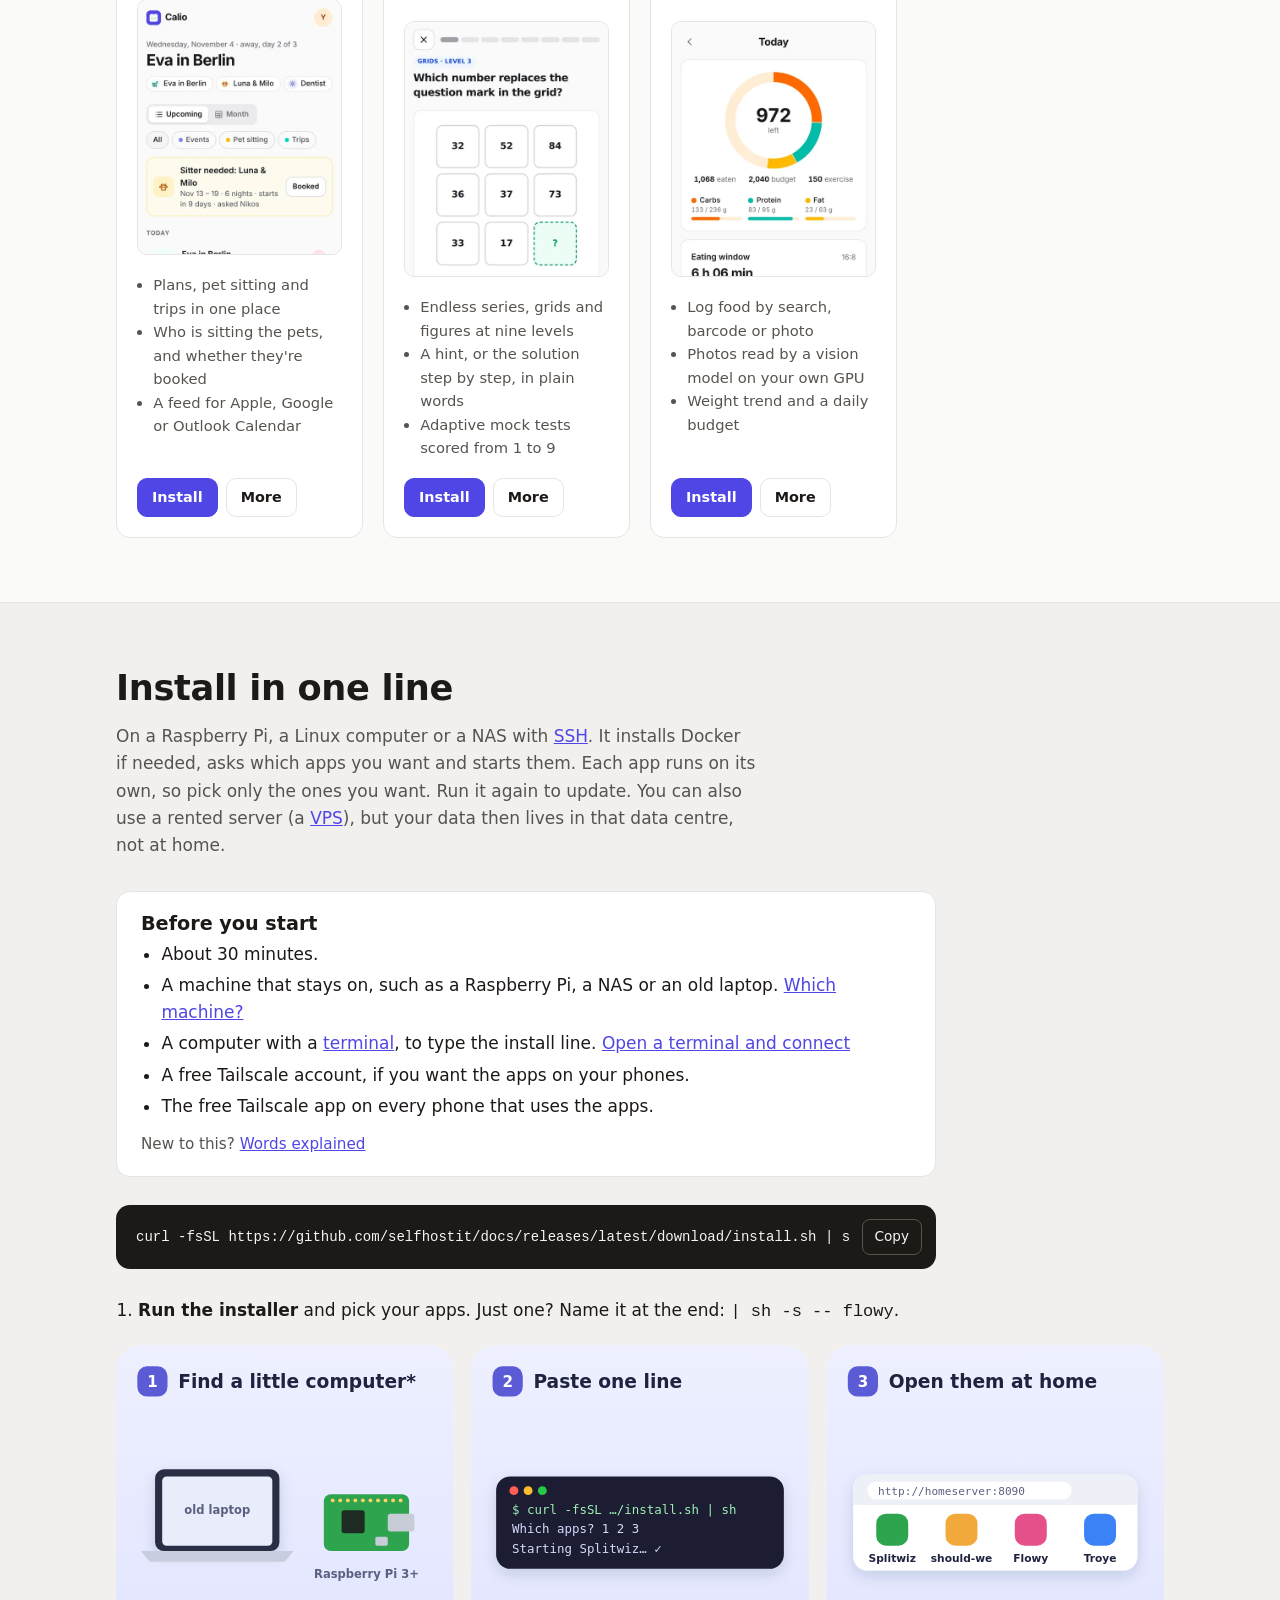
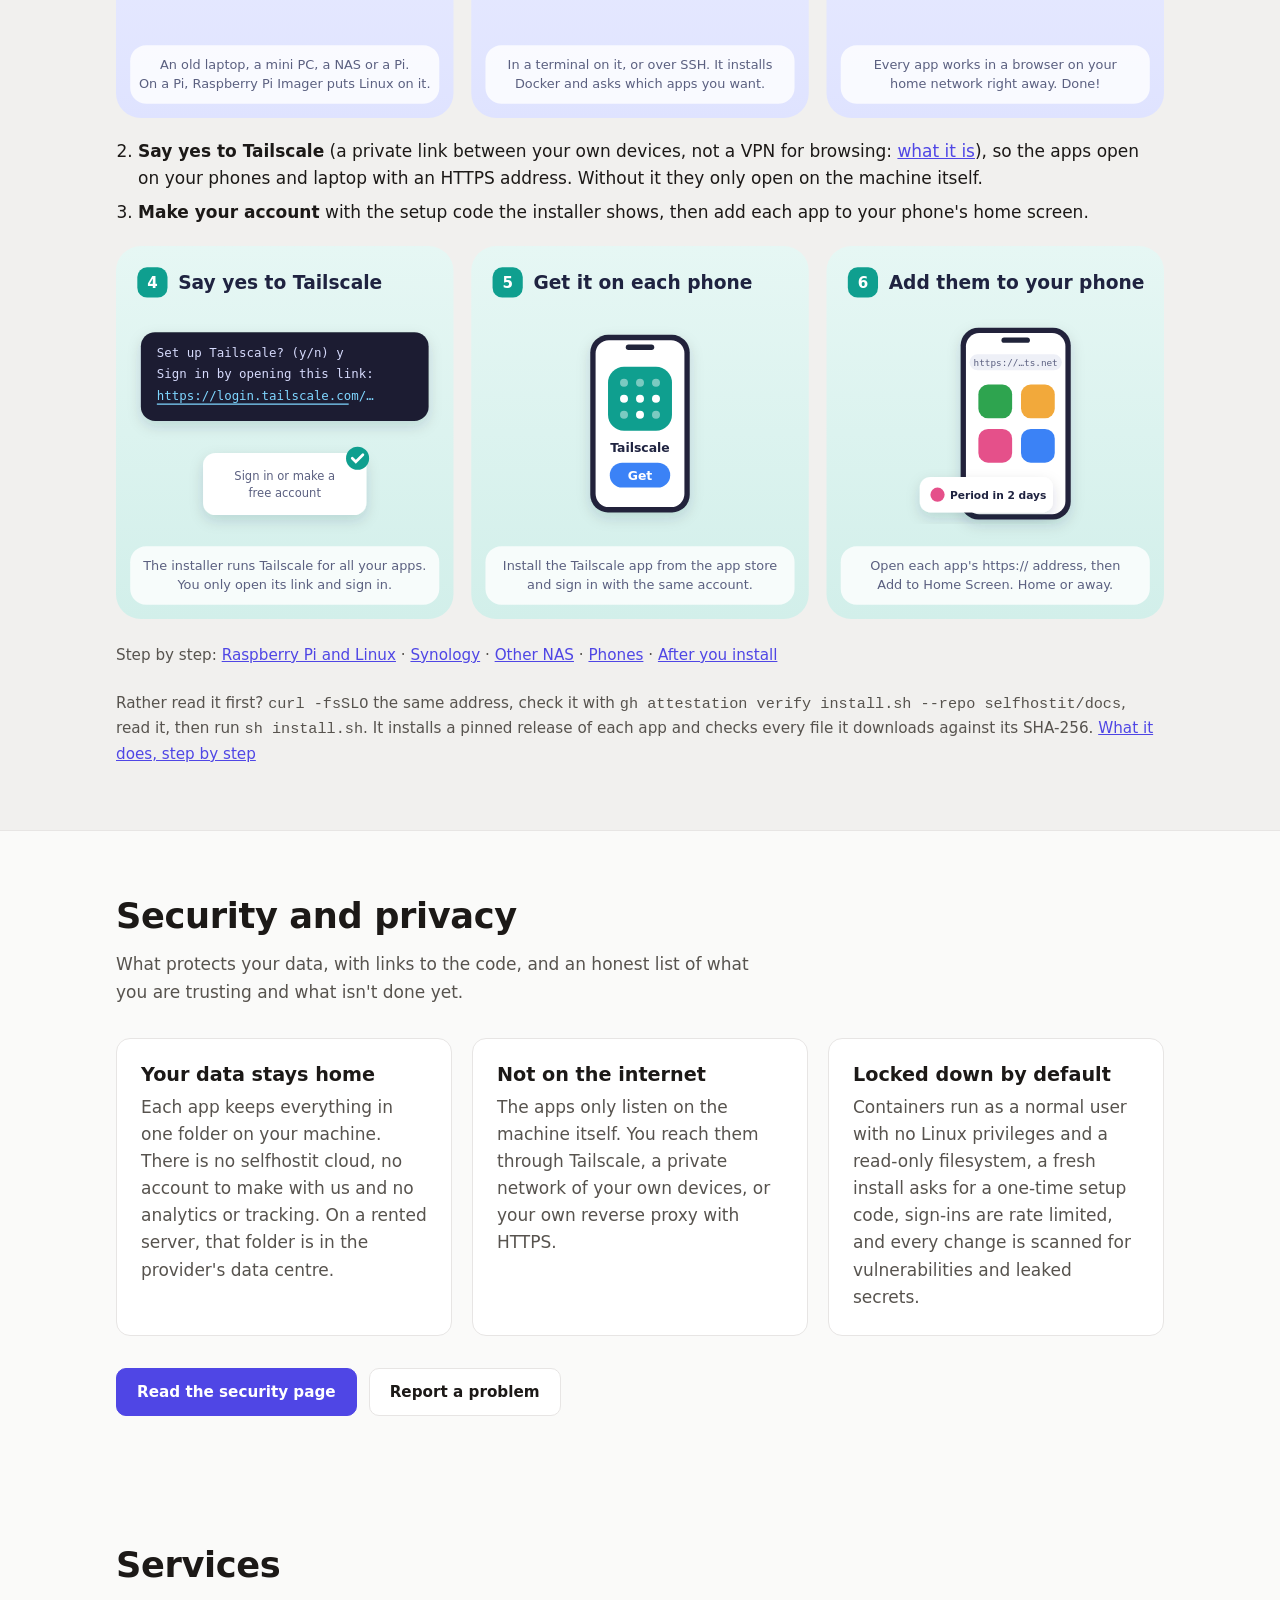
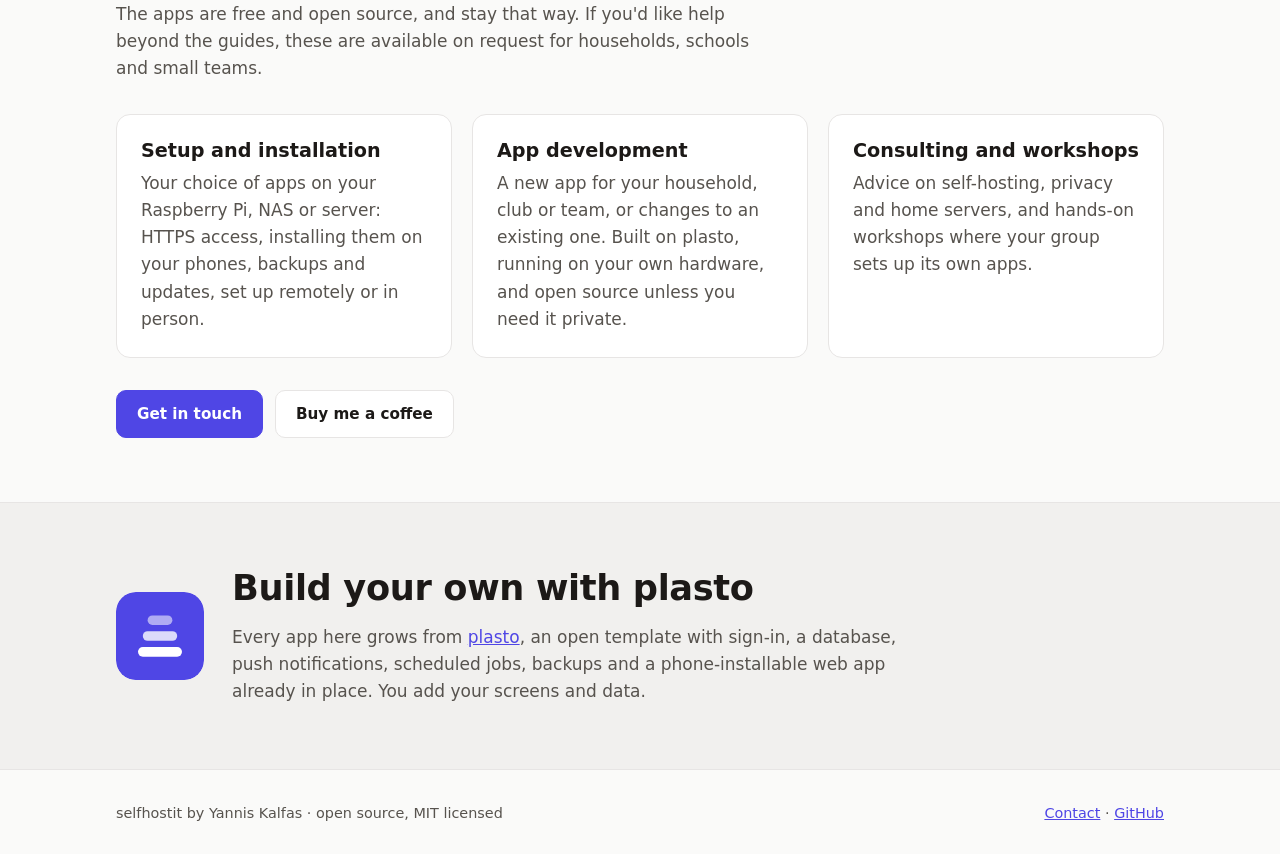
==== commit 12921da7: "Add a Troye screenshot to the app menu The diary screen from the Troye README, resized to 480px wide" ====
--- a/index.html
+++ b/index.html
@@ -181,6 +181,7 @@
           <p>A private calorie and weight tracker.</p>
         </div>
       </div>
+      <img class="shot" src="img/troye-screen.webp" alt="Troye's diary for today: a ring of calories left, coloured by carbs, protein and fat, above the meals" loading="lazy">
       <ul>
         <li>Log food by search, barcode or photo</li>
         <li>Photos read by a vision model on your own GPU</li>
